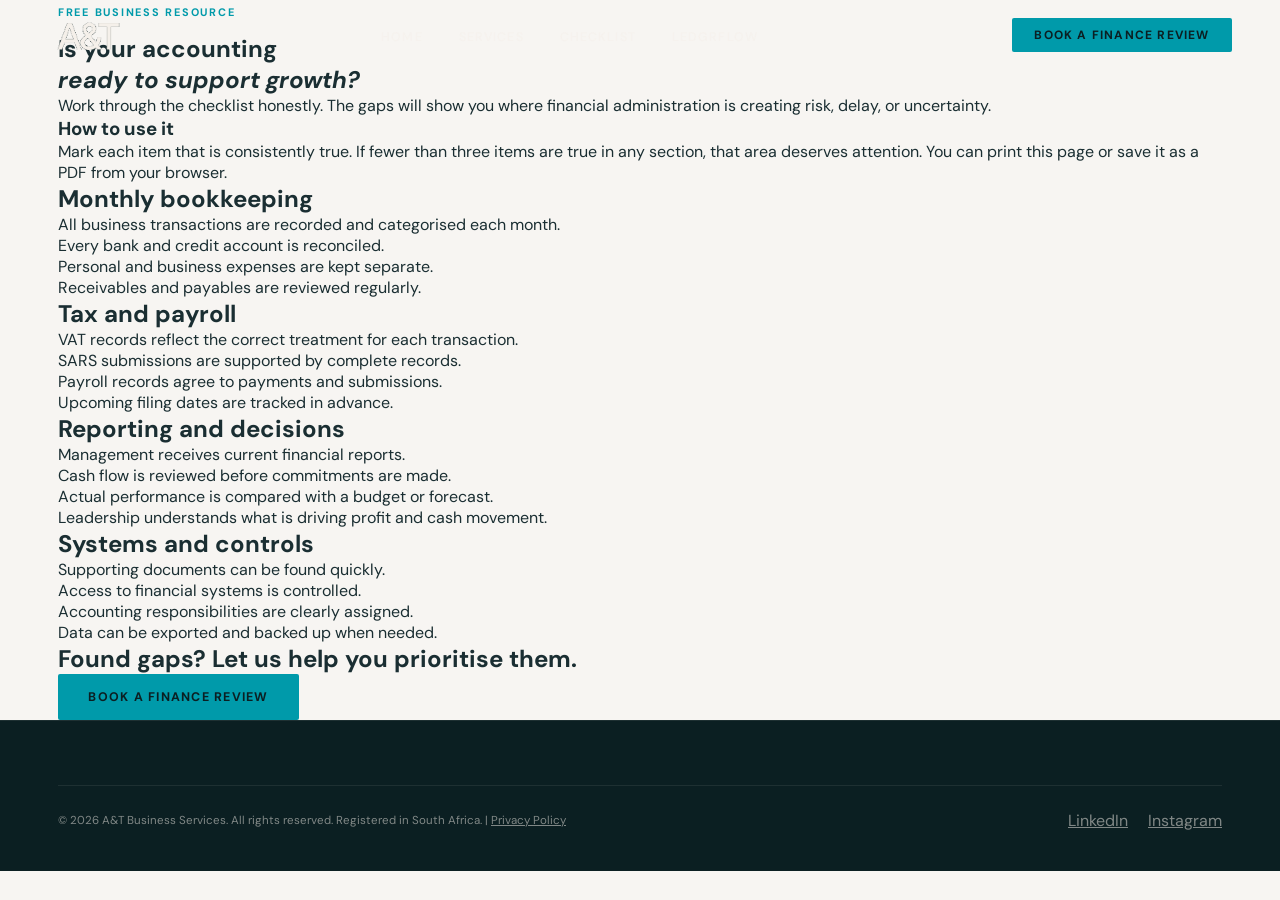
==== accounting-checklist.html @ fbcb3a7c "Add accounting readiness checklist" ====
<!DOCTYPE html>
<html lang="en">
<head>
<meta charset="UTF-8">
<meta name="viewport" content="width=device-width, initial-scale=1.0">
<title>Accounting Readiness Checklist | A&T Business Services</title>
<meta name="description" content="A practical accounting readiness checklist for South African SMEs.">
<link rel="canonical" href="https://aandtgroup.co.za/">
<link rel="preconnect" href="https://fonts.googleapis.com">
<link rel="preconnect" href="https://fonts.gstatic.com" crossorigin>
<link href="https://fonts.googleapis.com/css2?family=DM+Sans:wght@300;400;500;600;700&display=swap" rel="stylesheet">
<link rel="stylesheet" href="css/style.css">
<link rel="icon" type="image/svg+xml" href="assets/favicon.svg">
</head><body class="inner-page"><nav id="nav" class="inner-nav">
<a href="index.html" class="nav-logo" aria-label="A&amp;T Business Services home"><img src="assets/at-logo.png" alt="A&amp;T Business Services" class="brand-lockup"></a>
<ul class="nav-links"><li><a href="index.html">Home</a></li><li><a href="services.html">Services</a></li><li><a href="accounting-checklist.html">Checklist</a></li><li><a href="https://ledgrflow.co.za">LedgrFlow</a></li></ul>
<a href="finance-review.html" class="nav-cta">Book a Finance Review</a>
</nav><main class="inner-main">
<section class="inner-hero"><div class="section-wrap"><div class="tag">Free Business Resource</div><h1>Is your accounting<br><em>ready to support growth?</em></h1><p>Work through the checklist honestly. The gaps will show you where financial administration is creating risk, delay, or uncertainty.</p></div></section>
<section class="inner-content"><div class="section-wrap checklist-intro"><aside class="score-card"><h3>How to use it</h3><p>Mark each item that is consistently true. If fewer than three items are true in any section, that area deserves attention. You can print this page or save it as a PDF from your browser.</p></aside><div class="checklist-groups">
<div class="checklist-group"><h2>Monthly bookkeeping</h2><div class="check-item"><span class="check-box"></span>All business transactions are recorded and categorised each month.</div><div class="check-item"><span class="check-box"></span>Every bank and credit account is reconciled.</div><div class="check-item"><span class="check-box"></span>Personal and business expenses are kept separate.</div><div class="check-item"><span class="check-box"></span>Receivables and payables are reviewed regularly.</div></div>
<div class="checklist-group"><h2>Tax and payroll</h2><div class="check-item"><span class="check-box"></span>VAT records reflect the correct treatment for each transaction.</div><div class="check-item"><span class="check-box"></span>SARS submissions are supported by complete records.</div><div class="check-item"><span class="check-box"></span>Payroll records agree to payments and submissions.</div><div class="check-item"><span class="check-box"></span>Upcoming filing dates are tracked in advance.</div></div>
<div class="checklist-group"><h2>Reporting and decisions</h2><div class="check-item"><span class="check-box"></span>Management receives current financial reports.</div><div class="check-item"><span class="check-box"></span>Cash flow is reviewed before commitments are made.</div><div class="check-item"><span class="check-box"></span>Actual performance is compared with a budget or forecast.</div><div class="check-item"><span class="check-box"></span>Leadership understands what is driving profit and cash movement.</div></div>
<div class="checklist-group"><h2>Systems and controls</h2><div class="check-item"><span class="check-box"></span>Supporting documents can be found quickly.</div><div class="check-item"><span class="check-box"></span>Access to financial systems is controlled.</div><div class="check-item"><span class="check-box"></span>Accounting responsibilities are clearly assigned.</div><div class="check-item"><span class="check-box"></span>Data can be exported and backed up when needed.</div></div>
</div></div></section>
<section class="inner-cta"><div class="section-wrap inner-cta-row"><h2>Found gaps? Let us help you prioritise them.</h2><a href="finance-review.html" class="btn-teal">Book a Finance Review</a></div></section></main><footer><div class="section-wrap"><div class="footer-bottom"><p>&copy; 2026 A&amp;T Business Services. All rights reserved. Registered in South Africa. | <a href="privacy-policy.html" class="footer-inline-link">Privacy Policy</a></p><div class="social-links"><a href="https://www.linkedin.com/company/a-and-t-business-services/" class="social-link">LinkedIn</a><a href="https://www.instagram.com/a_and_t_business_services" class="social-link">Instagram</a></div></div></div></footer></body></html>
---- css/style.css ----
:root {
  --ink: #0b1f22;
  --ink-mid: #0f2b30;
  --ink-soft: #152e33;
  --teal: #009aaa;
  --teal-light: #44c0c5;
  --teal-dim: rgba(0, 154, 170, 0.1);
  --teal-border: rgba(0, 154, 170, 0.25);
  --gold: #c9a96e;
  --paper: #f7f5f2;
  --paper-mid: #edeae5;
  --charcoal: #1a2e32;
  --body-text: #4a5c60;
  --light-line: rgba(0, 0, 0, 0.07);
  --white: #f5f0ea;
  --white-80: rgba(245, 240, 234, 0.8);
  --white-50: rgba(245, 240, 234, 0.5);
  --white-15: rgba(245, 240, 234, 0.15);
  --white-08: rgba(245, 240, 234, 0.08);
  --sans: "DM Sans", system-ui, sans-serif;
  --ease-out: cubic-bezier(0.16, 1, 0.3, 1);
}

*, *::before, *::after {
  box-sizing: border-box;
  margin: 0;
  padding: 0;
}

html {
  scroll-behavior: smooth;
}

body {
  font-family: var(--sans);
  background: var(--paper);
  color: var(--charcoal);
  overflow-x: hidden;
}

main {
  display: block;
}

section[id] {
  scroll-margin-top: 92px;
}

.skip-link {
  position: fixed;
  top: 1rem;
  left: 1rem;
  z-index: 10000;
  background: var(--teal);
  color: var(--ink);
  padding: 0.75rem 1rem;
  border-radius: 2px;
  text-decoration: none;
  font-size: 0.72rem;
  font-weight: 700;
  letter-spacing: 0.08em;
  text-transform: uppercase;
  transform: translateY(-140%);
  transition: transform 0.25s var(--ease-out);
}

.skip-link:focus-visible {
  transform: translateY(0);
}

:focus-visible {
  outline: 2px solid var(--teal);
  outline-offset: 4px;
}

::-webkit-scrollbar {
  width: 4px;
}

::-webkit-scrollbar-track {
  background: var(--ink);
}

::-webkit-scrollbar-thumb {
  background: var(--teal);
  border-radius: 2px;
}

nav {
  position: fixed;
  top: 0;
  inset-inline: 0;
  z-index: 200;
  height: 70px;
  display: flex;
  align-items: center;
  justify-content: space-between;
  padding: 0 3rem;
  transition: background 0.5s, backdrop-filter 0.5s, border-bottom 0.4s;
}

nav.scrolled {
  background: rgba(11, 31, 34, 0.72);
  backdrop-filter: blur(20px);
  -webkit-backdrop-filter: blur(20px);
  border-bottom: 1px solid var(--white-08);
  box-shadow: 0 10px 30px -10px rgba(0, 0, 0, 0.3);
}

.nav-logo {
  display: inline-flex;
  align-items: center;
  justify-content: center;
  min-height: 48px;
  color: var(--white);
  text-decoration: none;
}

.brand-lockup {
  width: auto;
  height: auto;
  max-width: 100%;
  max-height: 42px;
  object-fit: contain;
  display: block;
}

.nav-links {
  display: flex;
  gap: 2.25rem;
  list-style: none;
}

.nav-links a {
  font-size: 0.78rem;
  font-weight: 500;
  letter-spacing: 0.09em;
  text-transform: uppercase;
  color: var(--white-50);
  text-decoration: none;
  position: relative;
  transition: color 0.3s, opacity 0.3s;
  padding-bottom: 0.18rem;
}

.nav-links a::after {
  content: "";
  position: absolute;
  bottom: -3px;
  left: 0;
  width: 0;
  height: 2px;
  background: var(--teal);
  border-radius: 2px;
  transition: width 0.35s var(--ease-out);
}

.nav-links a:hover,
.nav-links a.active {
  color: var(--white);
  opacity: 1;
}

.nav-links a:not(.active) {
  opacity: 0.9;
}

.nav-links a:hover::after,
.nav-links a.active::after {
  width: 100%;
}

.nav-cta {
  font-size: 0.75rem;
  font-weight: 700;
  letter-spacing: 0.1em;
  text-transform: uppercase;
  color: var(--ink);
  background: var(--teal);
  padding: 0.55rem 1.4rem;
  border-radius: 2px;
  text-decoration: none;
  transition: background 0.3s, transform 0.3s, box-shadow 0.3s;
}

.nav-cta:hover {
  background: var(--teal-light);
  transform: translateY(-2px);
  box-shadow: 0 5px 15px rgba(0, 154, 170, 0.3);
}

.hamburger {
  display: none;
  flex-direction: column;
  gap: 5px;
  background: none;
  border: none;
  padding: 4px;
}

.hamburger span {
  display: block;
  width: 23px;
  height: 1.5px;
  background: var(--white);
  transition: all 0.3s var(--ease-out);
  transform-origin: center;
}

.hamburger.open span:nth-child(1) {
  transform: translateY(6.5px) rotate(45deg);
}

.hamburger.open span:nth-child(2) {
  opacity: 0;
  transform: scaleX(0);
}

.hamburger.open span:nth-child(3) {
  transform: translateY(-6.5px) rotate(-45deg);
}

.mob-menu {
  display: none;
  position: fixed;
  inset: 0;
  top: 70px;
  background: rgba(11, 31, 34, 0.98);
  backdrop-filter: blur(25px);
  z-index: 190;
  flex-direction: column;
  align-items: center;
  justify-content: center;
  gap: 2rem;
}

.mob-menu.open {
  display: flex;
}

.mob-menu a {
  font-size: 2.2rem;
  font-weight: 300;
  color: var(--white-50);
  text-decoration: none;
  transition: color 0.3s;
  letter-spacing: -0.02em;
}

.mob-menu a:hover {
  color: var(--teal);
}

.mob-menu a:focus-visible {
  color: var(--white);
}

#home {
  min-height: 100vh;
  background: var(--ink);
  position: relative;
  overflow: hidden;
  display: flex;
  align-items: center;
  padding-top: 70px;
}


.hero-glow {
  position: absolute;
  width: 800px;
  height: 800px;
  border-radius: 50%;
  background: radial-gradient(circle, rgba(0, 154, 170, 0.14) 0%, transparent 65%);
  top: 50%;
  left: 30%;
  transform: translate(-50%, -50%);
  animation: glowpulse 7s ease-in-out infinite;
  pointer-events: none;
}

@keyframes glowpulse {
  0%, 100% {
    opacity: 0.6;
    transform: translate(-50%, -50%) scale(1);
  }

  50% {
    opacity: 1;
    transform: translate(-50%, -50%) scale(1.12);
  }
}

.hero-inner {
  max-width: 1260px;
  margin: 0 auto;
  width: 100%;
  padding: 5rem 3rem 5rem;
  display: grid;
  grid-template-columns: minmax(0, 1fr) minmax(340px, 0.9fr);
  gap: 4rem;
  align-items: center;
  position: relative;
  z-index: 2;
}

.hero-eyebrow {
  display: inline-flex;
  align-items: center;
  font-size: 0.7rem;
  font-weight: 600;
  letter-spacing: 0.18em;
  text-transform: uppercase;
  color: var(--teal);
  margin-bottom: 1.6rem;
  opacity: 0;
  animation: slideUp 0.8s var(--ease-out) 0.3s forwards;
}


.hero-h1 {
  font-size: clamp(2.6rem, 5vw, 5rem);
  font-weight: 700;
  line-height: 1.08;
  letter-spacing: -0.03em;
  color: var(--white);
  margin-bottom: 1.5rem;
  opacity: 0;
  animation: slideUp 0.9s var(--ease-out) 0.5s forwards;
  background: linear-gradient(135deg, #fff 0%, var(--white-50) 100%);
  -webkit-background-clip: text;
  -webkit-text-fill-color: transparent;
}

.hero-h1 em,
.h2-dark em {
  font-style: normal;
  color: var(--teal);
  -webkit-text-fill-color: var(--teal);
}

.hero-sub {
  font-size: 1rem;
  font-weight: 300;
  line-height: 1.8;
  color: var(--white-50);
  max-width: 520px;
  margin-bottom: 2rem;
  opacity: 0;
  animation: slideUp 0.9s var(--ease-out) 0.7s forwards;
}

.hero-actions {
  display: flex;
  gap: 1rem;
  align-items: center;
  flex-wrap: wrap;
  opacity: 0;
  animation: slideUp 0.9s var(--ease-out) 0.9s forwards;
}

.btn-teal {
  display: inline-flex;
  align-items: center;
  gap: 0.55rem;
  background: var(--teal);
  color: var(--ink);
  font-size: 0.78rem;
  font-weight: 700;
  letter-spacing: 0.1em;
  text-transform: uppercase;
  padding: 0.95rem 1.9rem;
  border-radius: 2px;
  text-decoration: none;
  transition: background 0.3s, transform 0.3s, box-shadow 0.3s;
  position: relative;
  overflow: hidden;
}

.btn-teal::after,
.btn-submit::after {
  content: "";
  position: absolute;
  inset: 0;
  background: linear-gradient(90deg, transparent, rgba(255, 255, 255, 0.18), transparent);
  transform: translateX(-100%);
  transition: transform 0.5s;
}

.btn-teal:hover {
  background: var(--teal-light);
  transform: translateY(-2px);
  box-shadow: 0 12px 28px rgba(0, 154, 170, 0.3);
}

.btn-teal:hover::after,
.btn-submit:hover::after {
  transform: translateX(100%);
}

.btn-outline {
  display: inline-flex;
  align-items: center;
  gap: 0.55rem;
  color: var(--white-50);
  font-size: 0.78rem;
  font-weight: 500;
  text-decoration: none;
  letter-spacing: 0.04em;
  transition: color 0.3s;
}

.btn-outline:hover {
  color: var(--white);
}

.btn-outline svg {
  transition: transform 0.3s;
}

.btn-outline:hover svg {
  transform: translateX(4px);
}

.hero-proof {
  display: grid;
  grid-template-columns: repeat(2, minmax(0, 1fr));
  gap: 1rem;
  margin-top: 1.8rem;
  opacity: 0;
  animation: slideUp 0.9s var(--ease-out) 1.05s forwards;
}

.proof-item {
  padding: 1rem 1.1rem;
  border: 1px solid var(--white-08);
  background: rgba(255, 255, 255, 0.03);
  backdrop-filter: blur(10px);
  border-radius: 4px;
}

.proof-item strong {
  display: block;
  font-size: 0.72rem;
  letter-spacing: 0.13em;
  text-transform: uppercase;
  color: var(--teal-light);
  margin-bottom: 0.45rem;
}

.proof-item span {
  display: block;
  color: var(--white-80);
  font-size: 0.86rem;
  line-height: 1.6;
}

.hero-photo-wrap {
  position: relative;
  opacity: 0;
  animation: slideRight 1s var(--ease-out) 0.6s forwards;
}

.hero-photo {
  width: 100%;
  aspect-ratio: 4 / 5;
  object-fit: cover;
  border-radius: 4px;
  box-shadow: 0 40px 80px rgba(0, 0, 0, 0.5);
  display: block;
}

.hero-photo-shade {
  position: absolute;
  inset: 0;
  background: linear-gradient(to top, rgba(11, 31, 34, 0.55) 0%, transparent 50%);
  border-radius: 4px;
}

.hero-badge {
  position: absolute;
  bottom: -1.5rem;
  left: -1.75rem;
  background: var(--teal);
  color: var(--ink);
  padding: 1.1rem 1.6rem;
  border-radius: 2px;
  box-shadow: 0 16px 40px rgba(0, 154, 170, 0.35);
}

.hero-badge-num {
  font-size: 1.4rem;
  font-weight: 700;
  letter-spacing: -0.04em;
  line-height: 1;
}

.hero-badge-label {
  font-size: 0.65rem;
  font-weight: 600;
  letter-spacing: 0.12em;
  text-transform: uppercase;
  opacity: 0.8;
  margin-top: 0.3rem;
}

.hero-pill {
  position: absolute;
  top: 2rem;
  right: -1.5rem;
  background: rgba(11, 31, 34, 0.88);
  backdrop-filter: blur(12px);
  border: 1px solid var(--white-15);
  border-radius: 30px;
  padding: 0.7rem 1.25rem;
  display: flex;
  align-items: center;
  gap: 0.65rem;
}

.hero-pill-dot {
  width: 8px;
  height: 8px;
  background: #4ade80;
  border-radius: 50%;
  box-shadow: 0 0 0 3px rgba(74, 222, 128, 0.2);
  animation: blink 2s ease-in-out infinite;
}

@keyframes blink {
  0%, 100% {
    opacity: 1;
  }

  50% {
    opacity: 0.4;
  }
}

.hero-pill-text {
  font-size: 0.72rem;
  font-weight: 500;
  color: var(--white-80);
}

.hero-scroll {
  position: absolute;
  bottom: 2.5rem;
  left: 50%;
  transform: translateX(-50%);
  display: flex;
  flex-direction: column;
  align-items: center;
  gap: 0.5rem;
  color: var(--white-50);
  font-size: 0.65rem;
  font-weight: 600;
  letter-spacing: 0.15em;
  text-transform: uppercase;
  animation: fadeInScroll 1s var(--ease-out) 1.5s both;
}




@keyframes fadeInScroll {
  from {
    opacity: 0;
  }

  to {
    opacity: 1;
  }
}

.ticker-bar {
  background: var(--teal);
  height: 42px;
  display: flex;
  align-items: center;
  overflow: hidden;
}

.ticker-track {
  display: flex;
  animation: ticker 28s linear infinite;
  white-space: nowrap;
}

.ticker-track:hover {
  animation-play-state: paused;
}

@keyframes ticker {
  0% {
    transform: translateX(0);
  }

  100% {
    transform: translateX(-50%);
  }
}

.tick-item {
  font-size: 0.68rem;
  font-weight: 700;
  letter-spacing: 0.18em;
  text-transform: uppercase;
  color: var(--ink);
  padding: 0 2.25rem;
  display: flex;
  align-items: center;
  gap: 2.25rem;
}

.tick-dot {
  width: 3px;
  height: 3px;
  background: var(--ink);
  border-radius: 50%;
  opacity: 0.35;
  flex-shrink: 0;
}

.section-wrap {
  max-width: 1260px;
  margin: 0 auto;
  padding: 0 3rem;
}

.tag {
  display: inline-flex;
  align-items: center;
  font-size: 0.68rem;
  font-weight: 700;
  letter-spacing: 0.16em;
  text-transform: uppercase;
  color: var(--teal);
  margin-bottom: 0.85rem;
}

.tag-on-dark {
  color: var(--teal-light);
}

.h2-light,
.h2-dark {
  font-size: clamp(2rem, 3.5vw, 3.2rem);
  font-weight: 700;
  letter-spacing: -0.03em;
  line-height: 1.12;
}

.h2-light {
  color: var(--charcoal);
}

.h2-light em {
  font-style: normal;
  color: var(--teal);
}

.h2-dark {
  color: var(--white);
  background: linear-gradient(135deg, #fff 0%, var(--white-50) 100%);
  -webkit-background-clip: text;
  -webkit-text-fill-color: transparent;
}

.rv {
  opacity: 0;
  transform: translateY(30px);
  transition: opacity 0.8s var(--ease-out), transform 0.8s var(--ease-out);
  will-change: opacity, transform;
}

.rv.in {
  opacity: 1;
  transform: translateY(0);
}

.rv-d1 { transition-delay: 0.1s; }
.rv-d2 { transition-delay: 0.2s; }
.rv-d3 { transition-delay: 0.3s; }
.rv-d4 { transition-delay: 0.4s; }
.rv-d5 { transition-delay: 0.5s; }
.rv-d6 { transition-delay: 0.6s; }

#company,
#services,
#team,
#contact {
  padding: 8rem 0;
}

#company {
  background: var(--paper);
}

.company-grid {
  display: grid;
  grid-template-columns: 1fr 1fr;
  gap: 5rem;
  align-items: start;
}

.company-copy p {
  font-size: 1rem;
  line-height: 1.82;
  color: var(--body-text);
  margin-bottom: 1.4rem;
}

.company-copy .company-intro {
  margin-top: 1.5rem;
}

.company-copy p strong {
  color: var(--charcoal);
  font-weight: 600;
}

.trust-strip {
  display: flex;
  flex-wrap: wrap;
  gap: 0.7rem;
  margin: 2rem 0 0.5rem;
}

.trust-chip {
  border: 1px solid var(--light-line);
  background: #fff;
  padding: 0.75rem 0.9rem;
  border-radius: 999px;
  font-size: 0.72rem;
  font-weight: 700;
  letter-spacing: 0.06em;
  text-transform: uppercase;
  color: var(--charcoal);
}

.pillars {
  margin-top: 2rem;
}

.pillar {
  display: flex;
  gap: 1.25rem;
  align-items: flex-start;
  padding: 1.25rem 0;
  border-bottom: 1px solid var(--light-line);
}

.pillar:first-child {
  border-top: 1px solid var(--light-line);
}

.pil-num {
  font-size: 0.8rem;
  font-weight: 700;
  color: var(--teal);
  min-width: 2rem;
  padding-top: 2px;
  letter-spacing: 0.04em;
}

.pil-body h4 {
  font-size: 0.875rem;
  font-weight: 600;
  color: var(--charcoal);
  margin-bottom: 0.3rem;
}

.pil-body p {
  font-size: 0.8rem;
  color: var(--body-text);
  line-height: 1.65;
  margin: 0;
}

.company-visual {
  position: relative;
}

.company-photo-wrap {
  position: relative;
  border-radius: 4px;
  overflow: hidden;
  box-shadow: 0 24px 60px rgba(0, 0, 0, 0.12);
}

.company-photo {
  width: 100%;
  aspect-ratio: 3 / 2;
  object-fit: cover;
  display: block;
  filter: brightness(0.97) saturate(0.9);
  transition: transform 0.8s var(--ease-out), filter 0.6s;
}

.company-photo-wrap:hover .company-photo {
  transform: scale(1.03);
  filter: brightness(1) saturate(1);
}

.company-photo-overlay {
  position: absolute;
  inset: 0;
  background: linear-gradient(to top, rgba(11, 31, 34, 0.6) 0%, transparent 55%);
  border-radius: 4px;
}

.company-photo-caption {
  position: absolute;
  bottom: 1.5rem;
  left: 1.5rem;
  right: 1.5rem;
  display: flex;
  align-items: flex-end;
  justify-content: space-between;
  gap: 1rem;
}

.company-photo-caption p {
  font-size: 0.72rem;
  font-weight: 600;
  letter-spacing: 0.1em;
  text-transform: uppercase;
  color: rgba(255, 255, 255, 0.75);
  margin: 0;
}

.badge-small {
  background: var(--teal);
  color: var(--ink);
  font-size: 0.65rem;
  font-weight: 700;
  letter-spacing: 0.1em;
  text-transform: uppercase;
  padding: 0.35rem 0.8rem;
  border-radius: 2px;
}

.vision-card,
.promise-box {
  background: var(--charcoal);
  color: var(--white);
  border-radius: 4px;
  padding: 2rem 2.25rem;
  margin-top: 1.25rem;
  position: relative;
  overflow: hidden;
}

.vision-card::before,
.promise-box::before,
.form-box::before {
  content: "";
  position: absolute;
  top: 0;
  left: 0;
  right: 0;
  height: 2px;
  background: linear-gradient(90deg, var(--teal), var(--teal-light));
}

.vision-card p {
  font-size: 0.9rem;
  line-height: 1.75;
  color: var(--white-50);
  margin: 0;
}

.vision-card p strong,
.promise-box p {
  color: var(--white);
}

.metrics-row {
  display: grid;
  grid-template-columns: repeat(4, 1fr);
  gap: 1px;
  background: var(--light-line);
  border: 1px solid var(--light-line);
  border-radius: 4px;
  overflow: hidden;
  margin-top: 1.25rem;
}

.metric-cell {
  background: var(--paper);
  padding: 1.25rem 1rem;
  text-align: center;
  transition: background 0.3s;
}

.metric-cell:hover {
  background: var(--paper-mid);
}

.metric-val {
  font-size: 1.55rem;
  font-weight: 700;
  letter-spacing: -0.04em;
  color: var(--charcoal);
  line-height: 1;
}

.metric-val sup {
  font-size: 0.8rem;
  color: var(--teal);
  vertical-align: super;
}

.metric-desc {
  font-size: 0.6rem;
  font-weight: 700;
  letter-spacing: 0.1em;
  text-transform: uppercase;
  color: var(--body-text);
  margin-top: 0.35rem;
}

#services {
  background: var(--ink-mid);
  position: relative;
}

#services::before,
#services::after,
#contact::before {
  content: "";
  position: absolute;
  left: 0;
  right: 0;
  height: 1px;
  background: linear-gradient(90deg, transparent, var(--teal), transparent);
}

#services::before {
  top: 0;
}

#services::after {
  bottom: 0;
}

.services-head {
  display: flex;
  justify-content: space-between;
  align-items: flex-end;
  margin-bottom: 3.5rem;
}

.services-count {
  font-size: 5rem;
  font-weight: 700;
  letter-spacing: -0.05em;
  color: var(--teal);
  opacity: 0.12;
  line-height: 1;
}

.services-grid {
  display: grid;
  grid-template-columns: repeat(3, 1fr);
  gap: 1px;
  background: var(--white-08);
  border: 1px solid var(--white-08);
}

.svc-tile {
  background: var(--ink-mid);
  padding: 2.25rem 2rem;
  position: relative;
  overflow: hidden;
  transition: background 0.35s;
}

.svc-tile::after {
  content: "";
  position: absolute;
  bottom: 0;
  left: 0;
  width: 0;
  height: 2px;
  background: linear-gradient(90deg, var(--teal), var(--teal-light));
  transition: width 0.5s var(--ease-out);
}

.svc-tile:hover {
  background: var(--ink-soft);
}

.svc-tile:hover::after {
  width: 100%;
}

.svc-num {
  font-size: 0.72rem;
  font-weight: 600;
  letter-spacing: 0.08em;
  color: var(--teal);
  opacity: 0.5;
  margin-bottom: 1.25rem;
}

.svc-icon {
  width: 44px;
  height: 44px;
  border: 1px solid var(--white-15);
  border-radius: 2px;
  display: flex;
  align-items: center;
  justify-content: center;
  color: var(--teal);
  margin-bottom: 1.5rem;
  transition: border-color 0.3s, background 0.3s;
}

.svc-tile:hover .svc-icon {
  border-color: var(--teal);
  background: var(--teal-dim);
}

.svc-tile h3 {
  font-size: 1.05rem;
  font-weight: 700;
  letter-spacing: -0.02em;
  color: var(--white);
  margin-bottom: 0.65rem;
}

.svc-tile p {
  font-size: 0.8rem;
  line-height: 1.75;
  color: var(--white-50);
  margin-bottom: 1.5rem;
}

.svc-list {
  list-style: none;
  display: flex;
  flex-direction: column;
  gap: 0.45rem;
}

.svc-list li {
  font-size: 0.73rem;
  color: var(--white-50);
  display: flex;
  align-items: center;
  gap: 0.55rem;
}

.svc-list li::before {
  content: "";
  display: block;
  width: 12px;
  height: 1px;
  background: var(--teal);
  opacity: 0.5;
  flex-shrink: 0;
}

#team {
  background: var(--paper-mid);
}

.team-grid {
  display: grid;
  grid-template-columns: 1fr 1.6fr;
  gap: 5rem;
  align-items: start;
}

.team-grid p {
  font-size: 1rem;
  line-height: 1.82;
  color: var(--body-text);
  margin-top: 1.5rem;
}

.promise-box p {
  font-size: 0.88rem;
  font-style: italic;
  line-height: 1.75;
  color: var(--white-80);
  margin: 0;
}

.team-cards {
  display: flex;
  flex-direction: column;
  gap: 1px;
  background: var(--light-line);
  border: 1px solid var(--light-line);
  border-radius: 4px;
  overflow: hidden;
}

.team-card {
  background: var(--paper);
  padding: 1.75rem 2rem;
  display: grid;
  grid-template-columns: auto 1fr auto;
  align-items: center;
  gap: 1.75rem;
  transition: background 0.3s;
}

.team-card:hover {
  background: #fff;
}

.tc-badge {
  width: 56px;
  height: 56px;
  border-radius: 50%;
  background: linear-gradient(135deg, var(--teal) 0%, var(--teal-light) 100%);
  display: flex;
  align-items: center;
  justify-content: center;
  font-size: 1rem;
  font-weight: 700;
  color: var(--ink);
  flex-shrink: 0;
  transition: transform 0.4s var(--ease-out), box-shadow 0.4s;
}

.team-card:hover .tc-badge {
  transform: scale(1.08);
  box-shadow: 0 6px 20px rgba(0, 154, 170, 0.25);
}

.tc-badge-compact {
  font-size: 0.8rem;
}

.tc-badge-check {
  font-size: 1.4rem;
}

.tc-badge-small {
  font-size: 0.85rem;
}

.tc-title {
  font-size: 0.9rem;
  font-weight: 700;
  color: var(--charcoal);
  margin-bottom: 0.3rem;
}

.tc-desc {
  font-size: 0.78rem;
  color: var(--body-text);
  line-height: 1.6;
}

.tc-arr {
  color: var(--paper-mid);
  transition: color 0.3s, transform 0.3s;
}

.team-card:hover .tc-arr {
  color: var(--teal);
  transform: translateX(4px);
}

#contact {
  background: var(--ink);
  position: relative;
}

#contact::before {
  top: 0;
}

.contact-grid {
  display: grid;
  grid-template-columns: 1fr 1.45fr;
  gap: 5rem;
  align-items: start;
}

.contact-left > p {
  font-size: 0.95rem;
  line-height: 1.75;
  color: var(--white-50);
  margin-top: 1.4rem;
  margin-bottom: 2.5rem;
}

.contact-items {
  display: flex;
  flex-direction: column;
}

.contact-item {
  display: flex;
  gap: 1.25rem;
  align-items: flex-start;
  padding: 1.15rem 0;
  border-bottom: 1px solid var(--white-08);
  text-decoration: none;
  transition: opacity 0.3s;
}

.contact-item:first-child {
  border-top: 1px solid var(--white-08);
}

.contact-item:hover {
  opacity: 0.75;
}

.ci-icon {
  width: 34px;
  height: 34px;
  border: 1px solid var(--teal-border);
  border-radius: 2px;
  display: flex;
  align-items: center;
  justify-content: center;
  color: var(--teal);
  flex-shrink: 0;
}

.ci-label {
  font-size: 0.62rem;
  font-weight: 700;
  letter-spacing: 0.14em;
  text-transform: uppercase;
  color: var(--teal);
  margin-bottom: 0.2rem;
}

.ci-value {
  font-size: 0.88rem;
  color: var(--white);
}

.hours-box {
  background: var(--white-08);
  border: 1px solid var(--white-08);
  border-radius: 4px;
  padding: 1.5rem 1.75rem;
  margin-top: 2rem;
}

.hours-box h4 {
  font-size: 0.62rem;
  font-weight: 700;
  letter-spacing: 0.14em;
  text-transform: uppercase;
  color: var(--teal);
  margin-bottom: 1rem;
}

.hours-row {
  display: flex;
  justify-content: space-between;
  gap: 1rem;
  font-size: 0.78rem;
  padding: 0.38rem 0;
  border-bottom: 1px solid var(--white-08);
  color: var(--white-50);
}

.hours-row:last-child {
  border-bottom: none;
}

.hours-row span:last-child {
  color: var(--white);
}

.hours-row .muted-hours-value {
  color: var(--white-50);
}

.hours-row.accent span:first-child {
  color: var(--teal);
}

.form-box {
  background: var(--ink-mid);
  border: 1px solid var(--white-08);
  border-radius: 4px;
  padding: 2.5rem;
  position: relative;
  overflow: hidden;
}

.form-box::before {
  height: 3px;
  background: linear-gradient(90deg, var(--teal), var(--teal-light), var(--gold));
}

.form-title {
  font-size: 1.5rem;
  font-weight: 700;
  letter-spacing: -0.03em;
  color: var(--white);
  margin-bottom: 0.4rem;
}

.form-sub {
  font-size: 0.82rem;
  color: var(--white-50);
  margin-bottom: 1.6rem;
}

.form-row {
  display: grid;
  grid-template-columns: 1fr 1fr;
  gap: 1rem;
}

.fg {
  margin-bottom: 0.82rem;
}

.fg label {
  display: block;
  font-size: 0.62rem;
  font-weight: 700;
  letter-spacing: 0.12em;
  text-transform: uppercase;
  color: var(--white-50);
  margin-bottom: 0.35rem;
}

.req {
  color: var(--teal);
}

.fc {
  width: 100%;
  background: var(--ink);
  border: 1px solid var(--white-08);
  border-radius: 2px;
  padding: 0.8rem 0.95rem;
  color: var(--white);
  font-family: var(--sans);
  font-size: 0.85rem;
  outline: none;
  transition: border-color 0.3s, box-shadow 0.3s;
  appearance: none;
  -webkit-appearance: none;
}

.fc::placeholder {
  color: rgba(245, 240, 234, 0.2);
}

.fc:focus {
  border-color: var(--teal);
  box-shadow: 0 0 0 3px rgba(0, 154, 170, 0.08);
}

.fc.err {
  border-color: #e05c5c;
}

.fc option {
  background: var(--ink-mid);
  color: var(--white);
}

select.fc {
  background-image: url("data:image/svg+xml,%3Csvg xmlns='http://www.w3.org/2000/svg' fill='none' viewBox='0 0 24 24' stroke='rgba(245,240,234,0.35)'%3E%3Cpath stroke-linecap='round' stroke-linejoin='round' stroke-width='2' d='M19 9l-7 7-7-7'/%3E%3C/svg%3E");
  background-repeat: no-repeat;
  background-position: right 0.85rem center;
  background-size: 1rem;
  padding-right: 2.5rem;
}

textarea.fc {
  resize: vertical;
  min-height: 110px;
}

.err-msg {
  font-size: 0.68rem;
  color: #e05c5c;
  margin-top: 0.3rem;
  display: none;
}

.hp-field {
  display: none;
}

.form-status {
  min-height: 1.1rem;
  margin: 0.1rem 0 0.75rem;
  font-size: 0.72rem;
  color: var(--white-50);
}

.form-status.is-error {
  color: #e05c5c;
}

.form-status.is-success {
  color: var(--teal-light);
}

.btn-submit {
  width: 100%;
  background: linear-gradient(135deg, var(--teal), var(--teal-light));
  color: var(--ink);
  font-family: var(--sans);
  font-size: 0.75rem;
  font-weight: 700;
  letter-spacing: 0.12em;
  text-transform: uppercase;
  padding: 1rem;
  border: none;
  border-radius: 2px;
  display: flex;
  align-items: center;
  justify-content: center;
  gap: 0.55rem;
  transition: transform 0.3s, box-shadow 0.3s, opacity 0.3s;
  position: relative;
  overflow: hidden;
}

.btn-submit:hover {
  transform: translateY(-2px);
  box-shadow: 0 12px 28px rgba(0, 154, 170, 0.3);
}

.btn-submit:disabled {
  opacity: 0.55;
  cursor: not-allowed;
  transform: none;
  box-shadow: none;
}

.form-success {
  display: none;
  text-align: center;
  padding: 2.75rem 1.2rem;
  background: rgba(255, 255, 255, 0.03);
  border: 1px solid var(--white-08);
  border-radius: 4px;
  animation: slideUp 0.6s var(--ease-out) forwards;
}

.success-ring {
  width: 62px;
  height: 62px;
  border-radius: 50%;
  background: linear-gradient(135deg, var(--teal), var(--teal-light));
  display: flex;
  align-items: center;
  justify-content: center;
  margin: 0 auto 1.5rem;
  box-shadow: 0 10px 24px rgba(0, 154, 170, 0.2);
}

.form-success h3 {
  font-size: 1.4rem;
  font-weight: 700;
  color: var(--white);
  margin-bottom: 0.65rem;
}

.form-success p {
  font-size: 0.82rem;
  color: var(--white-50);
  margin-bottom: 1.75rem;
}

.reset-lnk {
  font-size: 0.72rem;
  color: var(--teal);
  text-decoration: none;
  letter-spacing: 0.06em;
  transition: opacity 0.3s;
}

.reset-lnk:hover {
  opacity: 0.65;
}

.spin-icon {
  animation: spin 1s linear infinite;
}

footer {
  background: var(--ink);
  border-top: 1px solid var(--white-08);
  padding: 4rem 0 2.5rem;
}

.footer-grid {
  display: grid;
  grid-template-columns: 2fr 1fr 1fr 1fr;
  gap: 3.5rem;
  margin-bottom: 3rem;
}

.f-brand .f-logo {
  display: inline-flex;
  align-items: center;
  justify-content: flex-start;
  color: var(--white);
  margin-bottom: 0.9rem;
}

.f-brand .f-logo .brand-lockup {
  max-height: 48px;
}

.f-brand p {
  font-size: 0.8rem;
  line-height: 1.75;
  color: var(--white-50);
  max-width: 320px;
}

.f-col h4 {
  font-size: 0.62rem;
  font-weight: 700;
  letter-spacing: 0.15em;
  text-transform: uppercase;
  color: var(--teal);
  margin-bottom: 1.1rem;
}

.f-col ul {
  list-style: none;
  display: flex;
  flex-direction: column;
  gap: 0.6rem;
}

.f-col a {
  font-size: 0.8rem;
  color: var(--white-50);
  text-decoration: none;
  transition: color 0.3s;
}

.f-col a:hover {
  color: var(--white);
}

.footer-bottom {
  border-top: 1px solid var(--white-08);
  padding-top: 1.5rem;
  display: flex;
  justify-content: space-between;
  align-items: center;
  flex-wrap: wrap;
  gap: 1rem;
}

.footer-bottom p {
  font-size: 0.72rem;
  color: var(--white-50);
}

.footer-inline-link {
  color: inherit;
}

.back-home-link {
  color: var(--teal);
  text-decoration: none;
}

.social-links {
  display: flex;
  gap: 1.25rem;
  align-items: center;
}

.social-link {
  color: var(--white-50);
  transition: color 0.3s, transform 0.3s;
  display: block;
}

.social-link:hover {
  color: var(--teal);
  transform: translateY(-2px);
}

#toast {
  position: fixed;
  bottom: 2rem;
  right: 2rem;
  background: var(--ink-mid);
  border: 1px solid var(--teal);
  border-radius: 2px;
  padding: 0.9rem 1.4rem;
  display: flex;
  align-items: center;
  gap: 0.7rem;
  z-index: 9999;
  pointer-events: none;
  transform: translateY(70px);
  opacity: 0;
  transition: transform 0.5s var(--ease-out), opacity 0.5s;
}

#toast.show {
  transform: translateY(0);
  opacity: 1;
  pointer-events: auto;
}

#toast svg {
  color: var(--teal);
  flex-shrink: 0;
}

#toast span {
  font-size: 0.8rem;
  color: var(--white);
}

.wa-float {
  position: fixed;
  bottom: 2rem;
  left: 2rem;
  width: 56px;
  height: 56px;
  border-radius: 50%;
  background: linear-gradient(135deg, var(--teal), var(--teal-light));
  color: var(--ink);
  display: flex;
  align-items: center;
  justify-content: center;
  box-shadow: 0 12px 28px rgba(0, 154, 170, 0.35);
  z-index: 9990;
  text-decoration: none;
  transition: transform 0.3s var(--ease-out), box-shadow 0.3s;
}

.wa-float svg {
  width: 28px;
  height: 28px;
}

.wa-float:hover {
  transform: translateY(-4px);
  box-shadow: 0 16px 36px rgba(0, 154, 170, 0.45);
}

@keyframes slideUp {
  from {
    opacity: 0;
    transform: translateY(22px);
  }

  to {
    opacity: 1;
    transform: translateY(0);
  }
}

@keyframes slideRight {
  from {
    opacity: 0;
    transform: translateX(30px);
  }

  to {
    opacity: 1;
    transform: translateX(0);
  }
}

@keyframes spin {
  from {
    transform: rotate(0deg);
  }

  to {
    transform: rotate(360deg);
  }
}

.legal-content {
  padding: 140px 0 80px;
  max-width: 800px;
  margin: 0 auto;
  line-height: 1.8;
  color: var(--charcoal);
}

.legal-content h1 {
  font-size: 2.5rem;
  margin-bottom: 2rem;
  color: var(--ink);
}

.legal-content h2 {
  font-size: 1.5rem;
  margin-top: 2.5rem;
  margin-bottom: 1rem;
  color: var(--ink);
}

.legal-content p {
  margin-bottom: 1.2rem;
}

.legal-content ul {
  margin-bottom: 1.5rem;
  padding-left: 1.5rem;
}

.legal-content li {
  margin-bottom: 0.5rem;
}

.last-updated {
  font-size: 0.9rem;
  color: var(--body-text);
  margin-bottom: 3rem;
  display: block;
}

.placeholder-box {
  background: #fff8e1;
  border-left: 4px solid #ffc107;
  padding: 1rem;
  margin: 2rem 0;
  font-size: 0.9rem;
}


.audience-section {
  background: #ebe8e1;
  padding: 7rem 0;
}

.audience-head {
  display: grid;
  grid-template-columns: minmax(0, 1.15fr) minmax(280px, 0.65fr);
  gap: clamp(2rem, 7vw, 7rem);
  align-items: end;
  margin-bottom: 3rem;
}

.audience-head > p {
  color: var(--body-text);
  line-height: 1.8;
  max-width: 520px;
}

.audience-grid {
  display: grid;
  grid-template-columns: repeat(3, 1fr);
  gap: 1px;
  background: rgba(13, 31, 34, 0.12);
  border: 1px solid rgba(13, 31, 34, 0.12);
}

.audience-card {
  background: var(--cream);
  padding: clamp(2rem, 4vw, 3.5rem);
  min-height: 330px;
  display: flex;
  flex-direction: column;
}

.audience-number {
  color: var(--teal);
  font-size: 0.7rem;
  font-weight: 700;
  letter-spacing: 0.15em;
  margin-bottom: auto;
}

.audience-card h3 {
  color: var(--ink);
  font-size: 1.5rem;
  margin: 3rem 0 1rem;
}

.audience-card p {
  color: var(--body-text);
  line-height: 1.7;
  font-size: 0.9rem;
}

.ledgrflow-heading {
  max-width: 900px;
  margin-bottom: 3.5rem;
}

.ledgrflow-heading h2 {
  color: var(--ink);
  font-size: clamp(2.8rem, 5vw, 5.8rem);
  line-height: 0.96;
  letter-spacing: -0.055em;
  margin: 1.2rem 0 1.5rem;
}

.ledgrflow-heading h2 em {
  color: #0f6e56;
  font-style: normal;
}

.ledgrflow-heading p {
  color: var(--body-text);
  max-width: 680px;
  line-height: 1.8;
}

.ledgrflow-showcase {
  display: grid;
  grid-template-columns: minmax(300px, 0.72fr) minmax(0, 1.28fr);
  background: #0f6e56;
  overflow: hidden;
  border-radius: 5px;
  box-shadow: 0 28px 70px rgba(13, 31, 34, 0.18);
}

.ledgrflow-product-copy {
  padding: clamp(2.5rem, 5vw, 5rem);
  color: #f5f2ec;
}

.ledgrflow-product-copy h3 {
  font-size: clamp(1.75rem, 3vw, 2.8rem);
  line-height: 1.08;
  letter-spacing: -0.035em;
  margin-bottom: 1.25rem;
}

.ledgrflow-product-copy > p {
  color: rgba(245, 242, 236, 0.74);
  line-height: 1.75;
}

.ledgrflow-product-copy ul {
  list-style: none;
  display: grid;
  gap: 0.75rem;
  margin: 2rem 0;
}

.ledgrflow-product-copy li {
  position: relative;
  padding-left: 1.25rem;
  font-size: 0.86rem;
}

.ledgrflow-product-copy li::before {
  content: "";
  width: 6px;
  height: 6px;
  border-radius: 50%;
  background: #f5f2ec;
  position: absolute;
  left: 0;
  top: 0.55em;
}

.ledgrflow-product-copy .ledgrflow-text-link {
  color: #f5f2ec;
}

.ledgrflow-screen {
  display: block;
  position: relative;
  min-height: 520px;
  overflow: hidden;
  background: #e9f1ed;
}

.ledgrflow-screen img {
  width: 112%;
  height: 100%;
  object-fit: cover;
  object-position: left top;
  transition: transform 0.7s var(--ease-out);
}

.ledgrflow-screen:hover img {
  transform: scale(1.025);
}

.screen-caption {
  position: absolute;
  right: 1.5rem;
  bottom: 1.5rem;
  background: rgba(245, 242, 236, 0.94);
  color: #0f6e56;
  padding: 0.8rem 1rem;
  font-size: 0.7rem;
  font-weight: 700;
  letter-spacing: 0.1em;
  text-transform: uppercase;
}

.process-section {
  background: var(--ink);
  padding: 7rem 0;
}

.process-head {
  margin-bottom: 3.5rem;
}

.process-grid {
  display: grid;
  grid-template-columns: repeat(4, 1fr);
  border-top: 1px solid var(--white-08);
  border-bottom: 1px solid var(--white-08);
}

.process-step {
  padding: 2.75rem 2rem 3rem;
  border-right: 1px solid var(--white-08);
}

.process-step:last-child {
  border-right: none;
}

.process-step > span {
  color: var(--teal);
  font-size: 0.7rem;
  font-weight: 700;
  letter-spacing: 0.15em;
}

.process-step h3 {
  color: var(--white);
  font-size: 1.35rem;
  margin: 2.5rem 0 1rem;
}

.process-step p {
  color: var(--white-50);
  font-size: 0.86rem;
  line-height: 1.75;
}

@media (max-width: 1024px) {
  nav {
    padding: 0 1.5rem;
  }

  .nav-links,
  .nav-cta {
    display: none;
  }

  .hamburger {
    display: flex;
  }

  .section-wrap {
    padding: 0 1.5rem;
  }

  .hero-inner {
    grid-template-columns: 1fr;
    gap: 2.5rem;
    padding: 4rem 1.5rem 3.5rem;
  }

  .hero-left {
    max-width: 100%;
  }

  .hero-photo-wrap {
    max-width: 36rem;
    width: 100%;
    margin: 0 auto;
  }

  .hero-photo {
    aspect-ratio: 16 / 10;
  }

  .hero-proof {
    grid-template-columns: 1fr;
  }

  .company-grid,
  .audience-head,
  .ledgrflow-showcase,
  .team-grid,
  .contact-grid {
    grid-template-columns: 1fr;
    gap: 3rem;
  }

  .services-grid {
    grid-template-columns: 1fr 1fr;
  }

  .audience-grid {
    grid-template-columns: 1fr;
  }

  .audience-card {
    min-height: 260px;
  }

  .process-grid {
    grid-template-columns: 1fr 1fr;
  }

  .process-step:nth-child(2) {
    border-right: none;
  }

  .process-step:nth-child(-n+2) {
    border-bottom: 1px solid var(--white-08);
  }

  .ledgrflow-screen {
    min-height: 430px;
  }

  .services-head {
    flex-direction: column;
    align-items: flex-start;
    gap: 1rem;
  }

  .footer-grid {
    grid-template-columns: 1fr 1fr;
    gap: 2rem;
  }
}

@media (max-width: 640px) {
  .nav-logo {
    min-height: 40px;
  }

  .nav-logo .brand-lockup {
    max-height: 36px;
  }

  .services-grid,
  .process-grid,
  .form-row,
  .footer-grid,
  .hero-proof {
    grid-template-columns: 1fr;
  }

  .metrics-row {
    grid-template-columns: 1fr 1fr;
  }

  .footer-bottom {
    flex-direction: column;
    text-align: center;
  }

  .form-box {
    padding: 1.75rem;
  }

  nav {
    padding: 0 1.25rem;
  }

  .hero-inner {
    padding-inline: 1.25rem;
  }

  .hero-actions {
    align-items: stretch;
  }

  .btn-teal,
  .btn-outline {
    width: 100%;
    justify-content: center;
  }

  .hero-photo-wrap {
    max-width: 100%;
  }

  .audience-section,
  .ledgrflow-bridge,
  .process-section {
    padding: 5rem 0;
  }

  .process-step,
  .process-step:nth-child(2),
  .process-step:nth-child(-n+2) {
    border-right: none;
    border-bottom: 1px solid var(--white-08);
  }

  .process-step:last-child {
    border-bottom: none;
  }

  .ledgrflow-screen {
    min-height: 340px;
  }

  .ledgrflow-actions {
    align-items: stretch;
  }

  .ledgrflow-actions .btn-teal,
  .ledgrflow-text-link {
    width: 100%;
    justify-content: center;
    text-align: center;
  }

  .hero-pill {
    top: 1rem;
    right: 1rem;
  }

  .hero-badge {
    left: 1rem;
    bottom: 1rem;
    max-width: calc(100% - 2rem);
  }

  .company-photo-caption,
  .hours-row {
    flex-direction: column;
    align-items: flex-start;
  }

  .team-card {
    grid-template-columns: 1fr;
    text-align: left;
  }

  .tc-arr {
    display: none;
  }

  .wa-float {
    width: 50px;
    height: 50px;
    bottom: 1.25rem;
    left: 1.25rem;
  }

  .wa-float svg {
    width: 24px;
    height: 24px;
  }

  #toast {
    right: 1.25rem;
    left: 1.25rem;
    bottom: 5.2rem;
    justify-content: center;
  }
}

@media (prefers-reduced-motion: reduce) {
  html {
    scroll-behavior: auto;
  }

  *, *::before, *::after {
    animation-duration: 0.01ms !important;
    animation-iteration-count: 1 !important;
    transition-duration: 0.01ms !important;
    scroll-behavior: auto !important;
  }

  .hero-glow,
  .hero-scroll,
  .ticker-track {
    animation: none !important;
  }

  .rv,
  .hero-eyebrow,
  .hero-h1,
  .hero-sub,
  .hero-actions,
  .hero-proof,
  .hero-photo-wrap {
    opacity: 1;
    transform: none;
  }
}
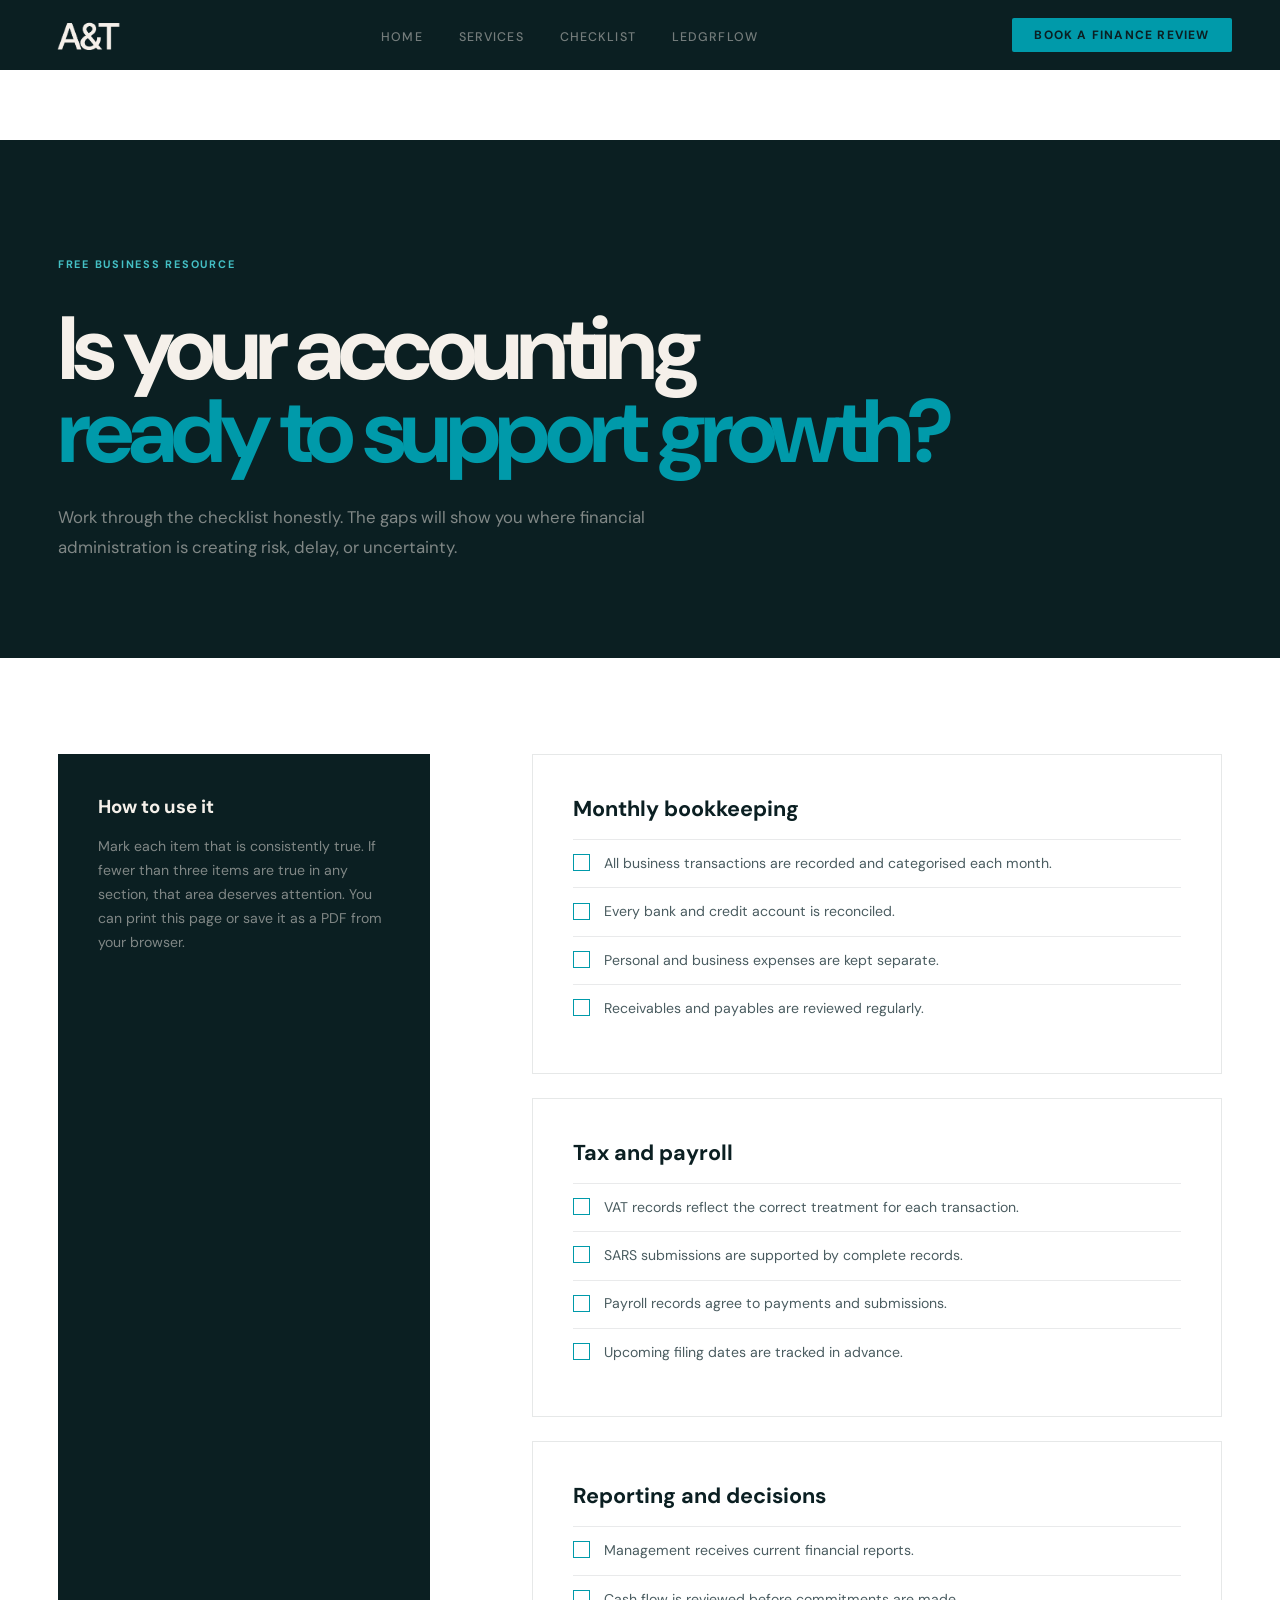
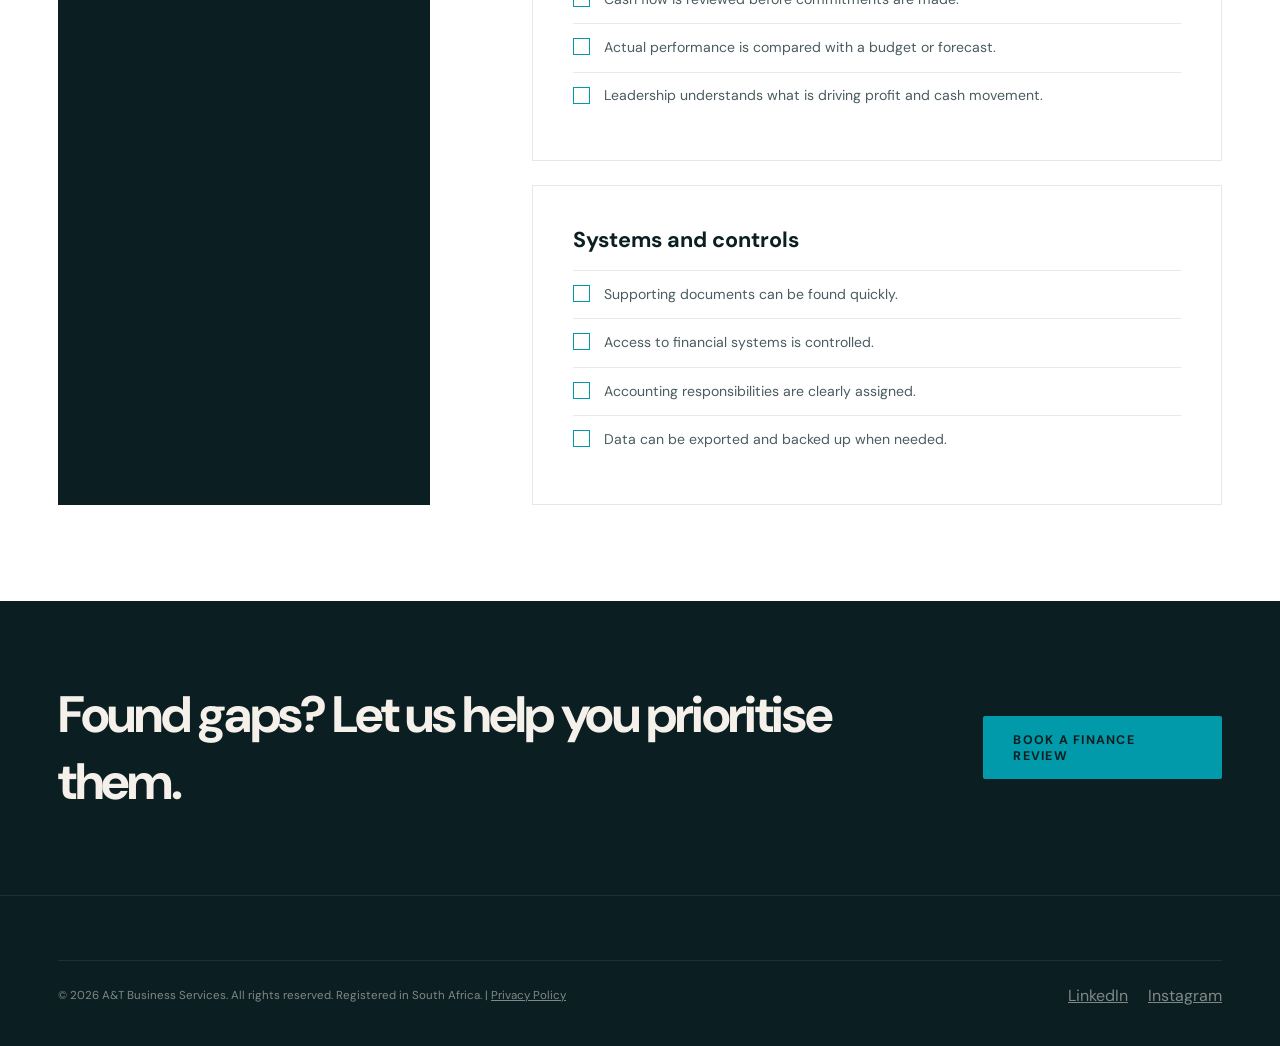
==== commit 57cef57e: "Improve inner page navigation and metadata" ====
--- a/accounting-checklist.html
+++ b/accounting-checklist.html
@@ -5,7 +5,7 @@
 <meta name="viewport" content="width=device-width, initial-scale=1.0">
 <title>Accounting Readiness Checklist | A&T Business Services</title>
 <meta name="description" content="A practical accounting readiness checklist for South African SMEs.">
-<link rel="canonical" href="https://aandtgroup.co.za/">
+<link rel="canonical" href="https://aandtgroup.co.za/accounting-checklist.html">
 <link rel="preconnect" href="https://fonts.googleapis.com">
 <link rel="preconnect" href="https://fonts.gstatic.com" crossorigin>
 <link href="https://fonts.googleapis.com/css2?family=DM+Sans:wght@300;400;500;600;700&display=swap" rel="stylesheet">
@@ -15,7 +15,9 @@
 <a href="index.html" class="nav-logo" aria-label="A&amp;T Business Services home"><img src="assets/at-logo.png" alt="A&amp;T Business Services" class="brand-lockup"></a>
 <ul class="nav-links"><li><a href="index.html">Home</a></li><li><a href="services.html">Services</a></li><li><a href="accounting-checklist.html">Checklist</a></li><li><a href="https://ledgrflow.co.za">LedgrFlow</a></li></ul>
 <a href="finance-review.html" class="nav-cta">Book a Finance Review</a>
-</nav><main class="inner-main">
+<button class="hamburger" id="hamburger" aria-label="Toggle menu" aria-expanded="false" aria-controls="mob-menu"><span></span><span></span><span></span></button>
+</nav>
+<div class="mob-menu" id="mob-menu" aria-hidden="true"><a href="index.html">Home</a><a href="services.html">Services</a><a href="accounting-checklist.html">Checklist</a><a href="https://ledgrflow.co.za">LedgrFlow</a><a href="finance-review.html">Book a Finance Review</a></div><main class="inner-main">
 <section class="inner-hero"><div class="section-wrap"><div class="tag">Free Business Resource</div><h1>Is your accounting<br><em>ready to support growth?</em></h1><p>Work through the checklist honestly. The gaps will show you where financial administration is creating risk, delay, or uncertainty.</p></div></section>
 <section class="inner-content"><div class="section-wrap checklist-intro"><aside class="score-card"><h3>How to use it</h3><p>Mark each item that is consistently true. If fewer than three items are true in any section, that area deserves attention. You can print this page or save it as a PDF from your browser.</p></aside><div class="checklist-groups">
 <div class="checklist-group"><h2>Monthly bookkeeping</h2><div class="check-item"><span class="check-box"></span>All business transactions are recorded and categorised each month.</div><div class="check-item"><span class="check-box"></span>Every bank and credit account is reconciled.</div><div class="check-item"><span class="check-box"></span>Personal and business expenses are kept separate.</div><div class="check-item"><span class="check-box"></span>Receivables and payables are reviewed regularly.</div></div>
@@ -23,4 +25,5 @@
 <div class="checklist-group"><h2>Reporting and decisions</h2><div class="check-item"><span class="check-box"></span>Management receives current financial reports.</div><div class="check-item"><span class="check-box"></span>Cash flow is reviewed before commitments are made.</div><div class="check-item"><span class="check-box"></span>Actual performance is compared with a budget or forecast.</div><div class="check-item"><span class="check-box"></span>Leadership understands what is driving profit and cash movement.</div></div>
 <div class="checklist-group"><h2>Systems and controls</h2><div class="check-item"><span class="check-box"></span>Supporting documents can be found quickly.</div><div class="check-item"><span class="check-box"></span>Access to financial systems is controlled.</div><div class="check-item"><span class="check-box"></span>Accounting responsibilities are clearly assigned.</div><div class="check-item"><span class="check-box"></span>Data can be exported and backed up when needed.</div></div>
 </div></div></section>
-<section class="inner-cta"><div class="section-wrap inner-cta-row"><h2>Found gaps? Let us help you prioritise them.</h2><a href="finance-review.html" class="btn-teal">Book a Finance Review</a></div></section></main><footer><div class="section-wrap"><div class="footer-bottom"><p>&copy; 2026 A&amp;T Business Services. All rights reserved. Registered in South Africa. | <a href="privacy-policy.html" class="footer-inline-link">Privacy Policy</a></p><div class="social-links"><a href="https://www.linkedin.com/company/a-and-t-business-services/" class="social-link">LinkedIn</a><a href="https://www.instagram.com/a_and_t_business_services" class="social-link">Instagram</a></div></div></div></footer></body></html>+<section class="inner-cta"><div class="section-wrap inner-cta-row"><h2>Found gaps? Let us help you prioritise them.</h2><a href="finance-review.html" class="btn-teal">Book a Finance Review</a></div></section></main><footer><div class="section-wrap"><div class="footer-bottom"><p>&copy; 2026 A&amp;T Business Services. All rights reserved. Registered in South Africa. | <a href="privacy-policy.html" class="footer-inline-link">Privacy Policy</a></p><div class="social-links"><a href="https://www.linkedin.com/company/a-and-t-business-services/" class="social-link">LinkedIn</a><a href="https://www.instagram.com/a_and_t_business_services" class="social-link">Instagram</a></div></div></div></footer><script src="js/script.js"></script>
+</body></html>
--- a/css/style.css
+++ b/css/style.css
@@ -1948,6 +1948,371 @@
   line-height: 1.75;
 }
 
+
+.hero-insight-panel {
+  position: absolute;
+  left: 1.5rem;
+  bottom: 1.5rem;
+  width: min(310px, calc(100% - 3rem));
+  background: rgba(245, 242, 236, 0.95);
+  color: var(--ink);
+  padding: 1.25rem 1.35rem;
+  backdrop-filter: blur(14px);
+  box-shadow: 0 18px 45px rgba(0, 0, 0, 0.18);
+}
+
+.insight-label {
+  color: var(--teal);
+  font-size: 0.62rem;
+  font-weight: 700;
+  letter-spacing: 0.13em;
+  text-transform: uppercase;
+  margin-bottom: 0.9rem;
+}
+
+.insight-row {
+  display: flex;
+  justify-content: space-between;
+  gap: 1rem;
+  padding: 0.62rem 0;
+  border-top: 1px solid rgba(13, 31, 34, 0.12);
+  font-size: 0.76rem;
+}
+
+.insight-row span {
+  color: var(--body-text);
+}
+
+.insight-row strong {
+  color: var(--ink);
+}
+
+.section-action {
+  display: flex;
+  justify-content: center;
+  margin-top: 3rem;
+}
+
+.resource-section {
+  background: #ebe8e1;
+  padding: 7rem 0;
+}
+
+.resource-grid {
+  display: grid;
+  grid-template-columns: minmax(0, 1fr) minmax(320px, 0.72fr);
+  gap: clamp(3rem, 8vw, 8rem);
+  align-items: center;
+}
+
+.resource-copy h2 {
+  color: var(--ink);
+  font-size: clamp(2.7rem, 5vw, 5rem);
+  line-height: 0.98;
+  letter-spacing: -0.05em;
+  margin: 1.2rem 0 1.5rem;
+}
+
+.resource-copy h2 em {
+  color: var(--teal);
+  font-style: normal;
+}
+
+.resource-copy p {
+  color: var(--body-text);
+  line-height: 1.8;
+  max-width: 650px;
+  margin-bottom: 2rem;
+}
+
+.resource-preview {
+  background: var(--cream);
+  border: 1px solid rgba(13, 31, 34, 0.12);
+  padding: clamp(2rem, 4vw, 3.5rem);
+  box-shadow: 0 24px 55px rgba(13, 31, 34, 0.1);
+}
+
+.resource-kicker {
+  display: block;
+  color: var(--ink);
+  font-weight: 700;
+  font-size: 1.15rem;
+  margin-bottom: 1.75rem;
+}
+
+.check-preview-row {
+  display: flex;
+  align-items: center;
+  gap: 0.8rem;
+  color: var(--body-text);
+  padding: 0.85rem 0;
+  border-top: 1px solid rgba(13, 31, 34, 0.1);
+  font-size: 0.85rem;
+}
+
+.check-preview-row span {
+  width: 15px;
+  height: 15px;
+  border: 1px solid var(--teal);
+  flex-shrink: 0;
+}
+
+.resource-preview > p {
+  color: var(--teal);
+  font-size: 0.65rem;
+  font-weight: 700;
+  letter-spacing: 0.12em;
+  text-transform: uppercase;
+  margin-top: 2rem;
+}
+
+.inner-page {
+  background: var(--cream);
+  color: var(--ink);
+}
+
+.inner-nav {
+  position: relative;
+  background: var(--ink);
+}
+
+.inner-main {
+  padding-top: 70px;
+}
+
+.inner-hero {
+  background: var(--ink);
+  color: var(--white);
+  padding: 7rem 0 6rem;
+}
+
+.inner-hero .tag {
+  color: var(--teal-light);
+}
+
+.inner-hero h1 {
+  font-size: clamp(3rem, 7vw, 6.8rem);
+  line-height: 0.93;
+  letter-spacing: -0.06em;
+  max-width: 980px;
+  margin: 1.4rem 0 1.75rem;
+}
+
+.inner-hero h1 em {
+  color: var(--teal);
+  font-style: normal;
+}
+
+.inner-hero p {
+  color: var(--white-50);
+  max-width: 690px;
+  font-size: 1.05rem;
+  line-height: 1.8;
+}
+
+.inner-content {
+  padding: 6rem 0;
+}
+
+.detail-grid {
+  display: grid;
+  grid-template-columns: minmax(240px, 0.55fr) minmax(0, 1.45fr);
+  gap: clamp(3rem, 8vw, 8rem);
+}
+
+.detail-nav {
+  position: sticky;
+  top: 110px;
+  align-self: start;
+  display: grid;
+  gap: 0.75rem;
+}
+
+.detail-nav a {
+  color: var(--body-text);
+  text-decoration: none;
+  padding-bottom: 0.7rem;
+  border-bottom: 1px solid rgba(13, 31, 34, 0.12);
+  font-size: 0.82rem;
+}
+
+.detail-block {
+  padding: 0 0 4.5rem;
+  margin-bottom: 4.5rem;
+  border-bottom: 1px solid rgba(13, 31, 34, 0.12);
+}
+
+.detail-block:last-child {
+  border-bottom: none;
+}
+
+.detail-block .number {
+  color: var(--teal);
+  font-size: 0.68rem;
+  font-weight: 700;
+  letter-spacing: 0.14em;
+}
+
+.detail-block h2 {
+  font-size: clamp(2rem, 4vw, 3.6rem);
+  line-height: 1;
+  letter-spacing: -0.045em;
+  margin: 1rem 0 1.25rem;
+}
+
+.detail-block > p {
+  color: var(--body-text);
+  line-height: 1.8;
+  max-width: 760px;
+}
+
+.detail-list {
+  display: grid;
+  grid-template-columns: 1fr 1fr;
+  gap: 0.8rem 2rem;
+  list-style: none;
+  margin-top: 2rem;
+}
+
+.detail-list li {
+  position: relative;
+  padding: 0.85rem 0 0.85rem 1.25rem;
+  border-top: 1px solid rgba(13, 31, 34, 0.1);
+  color: var(--charcoal);
+  font-size: 0.87rem;
+}
+
+.detail-list li::before {
+  content: "";
+  width: 6px;
+  height: 6px;
+  border-radius: 50%;
+  background: var(--teal);
+  position: absolute;
+  left: 0;
+  top: 1.25rem;
+}
+
+.inner-cta {
+  background: var(--ink);
+  color: var(--white);
+  padding: 5rem 0;
+}
+
+.inner-cta-row {
+  display: flex;
+  align-items: center;
+  justify-content: space-between;
+  gap: 2rem;
+}
+
+.inner-cta h2 {
+  font-size: clamp(2rem, 4vw, 3.7rem);
+  letter-spacing: -0.045em;
+}
+
+.review-layout {
+  display: grid;
+  grid-template-columns: minmax(0, 0.75fr) minmax(420px, 1.25fr);
+  gap: clamp(3rem, 8vw, 8rem);
+  align-items: start;
+}
+
+.review-points {
+  display: grid;
+  gap: 1rem;
+  margin-top: 2rem;
+}
+
+.review-point {
+  padding: 1rem 0;
+  border-top: 1px solid rgba(13, 31, 34, 0.12);
+}
+
+.review-point strong {
+  display: block;
+  margin-bottom: 0.35rem;
+}
+
+.review-point span {
+  color: var(--body-text);
+  font-size: 0.85rem;
+  line-height: 1.6;
+}
+
+.light-form {
+  background: #fff;
+  padding: clamp(2rem, 5vw, 4rem);
+  border: 1px solid rgba(13, 31, 34, 0.1);
+  box-shadow: 0 24px 60px rgba(13, 31, 34, 0.08);
+}
+
+.light-form .fg label {
+  color: var(--ink);
+}
+
+.light-form .fc {
+  color: var(--ink);
+  border-color: rgba(13, 31, 34, 0.18);
+  background: var(--cream);
+}
+
+.checklist-intro {
+  display: grid;
+  grid-template-columns: minmax(0, 0.7fr) minmax(0, 1.3fr);
+  gap: clamp(3rem, 8vw, 8rem);
+}
+
+.score-card {
+  background: var(--ink);
+  color: var(--white);
+  padding: 2.5rem;
+}
+
+.score-card h3 {
+  margin-bottom: 1rem;
+}
+
+.score-card p {
+  color: var(--white-50);
+  line-height: 1.7;
+  font-size: 0.88rem;
+}
+
+.checklist-groups {
+  display: grid;
+  gap: 1.5rem;
+}
+
+.checklist-group {
+  background: #fff;
+  border: 1px solid rgba(13, 31, 34, 0.1);
+  padding: clamp(1.5rem, 4vw, 2.5rem);
+}
+
+.checklist-group h2 {
+  font-size: 1.35rem;
+  margin-bottom: 1rem;
+}
+
+.check-item {
+  display: flex;
+  gap: 0.85rem;
+  padding: 0.8rem 0;
+  border-top: 1px solid rgba(13, 31, 34, 0.09);
+  color: var(--body-text);
+  line-height: 1.55;
+  font-size: 0.88rem;
+}
+
+.check-box {
+  width: 17px;
+  height: 17px;
+  border: 1px solid var(--teal);
+  margin-top: 0.08rem;
+  flex-shrink: 0;
+}
+
 @media (max-width: 1024px) {
   nav {
     padding: 0 1.5rem;
@@ -1991,6 +2356,10 @@
   }
 
   .company-grid,
+  .resource-grid,
+  .review-layout,
+  .checklist-intro,
+  .detail-grid,
   .audience-head,
   .ledgrflow-showcase,
   .team-grid,
@@ -2033,6 +2402,10 @@
     gap: 1rem;
   }
 
+  .detail-nav {
+    position: static;
+  }
+
   .footer-grid {
     grid-template-columns: 1fr 1fr;
     gap: 2rem;
@@ -2049,6 +2422,7 @@
   }
 
   .services-grid,
+  .detail-list,
   .process-grid,
   .form-row,
   .footer-grid,
@@ -2060,6 +2434,17 @@
     grid-template-columns: 1fr 1fr;
   }
 
+  .inner-cta-row {
+    align-items: flex-start;
+    flex-direction: column;
+  }
+
+  .hero-insight-panel {
+    left: 1rem;
+    bottom: 1rem;
+    width: calc(100% - 2rem);
+  }
+
   .footer-bottom {
     flex-direction: column;
     text-align: center;
@@ -2092,6 +2477,7 @@
   }
 
   .audience-section,
+  .resource-section,
   .ledgrflow-bridge,
   .process-section {
     padding: 5rem 0;
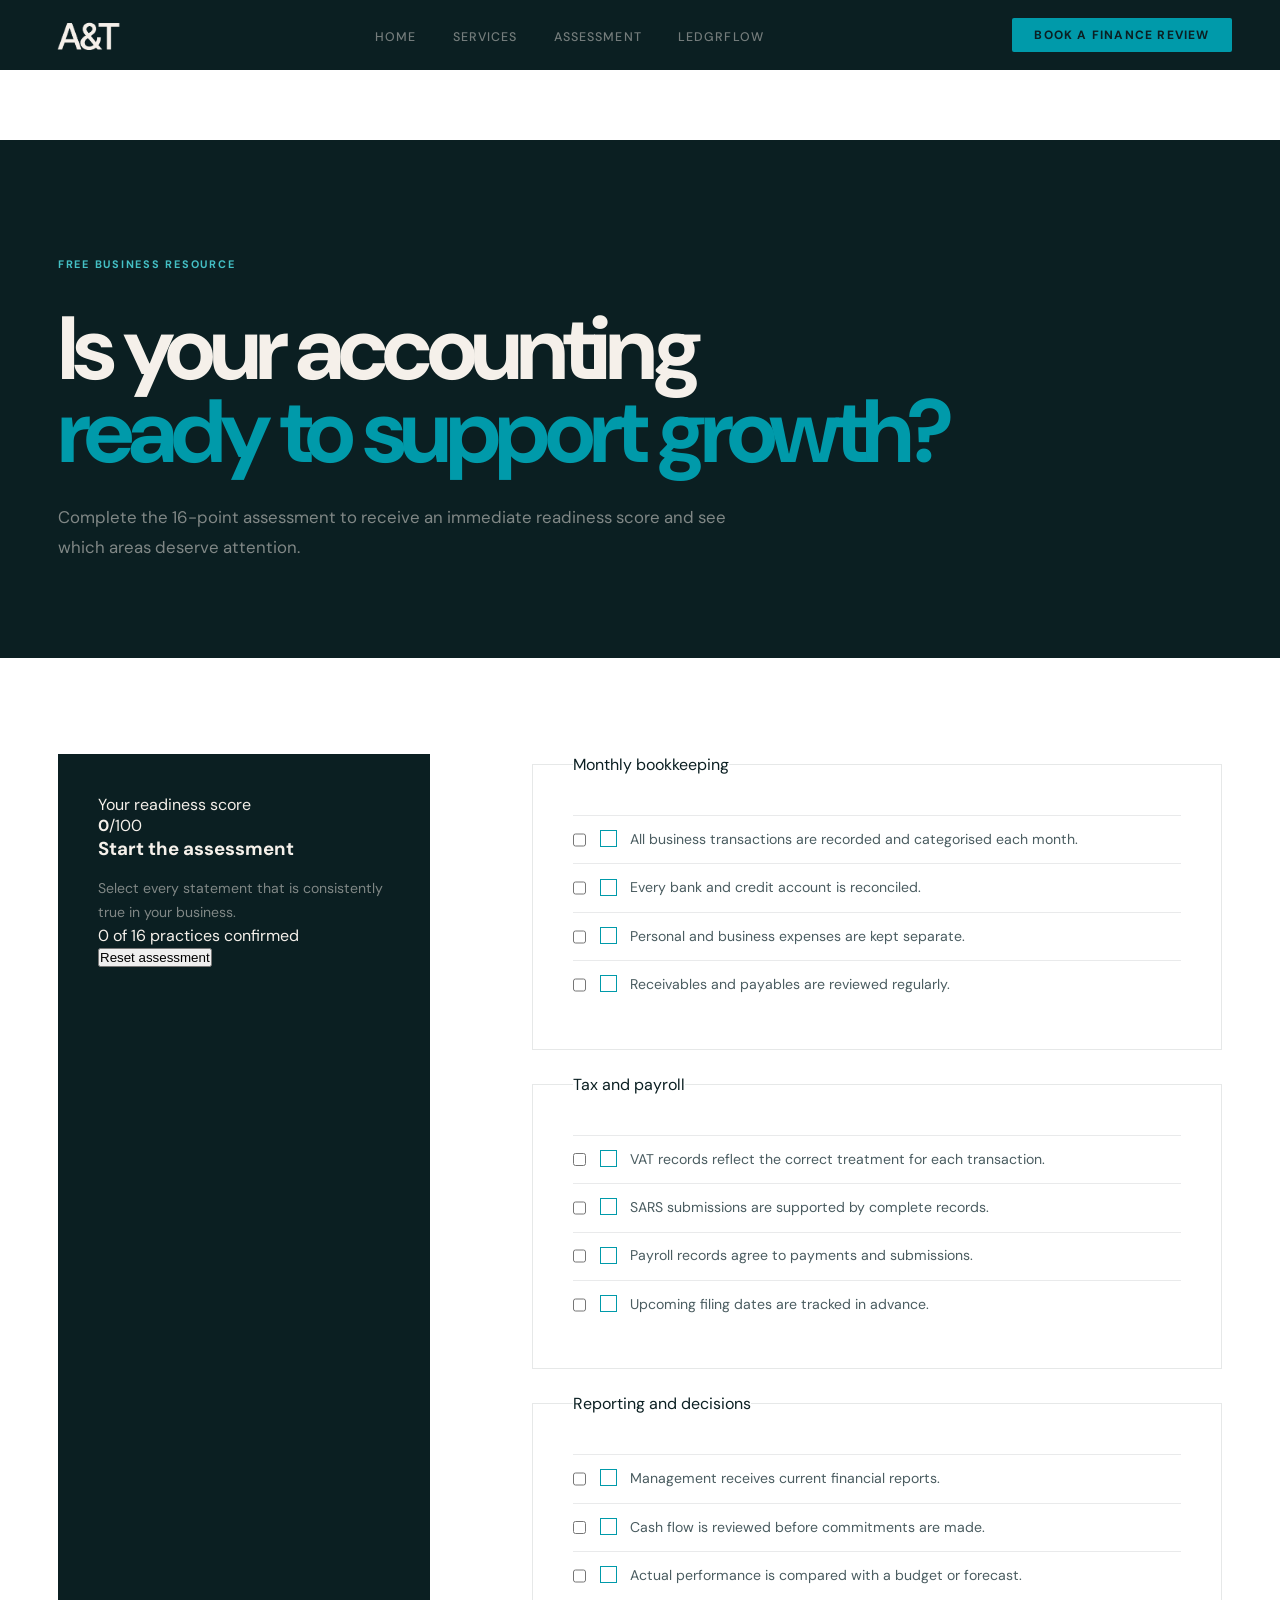
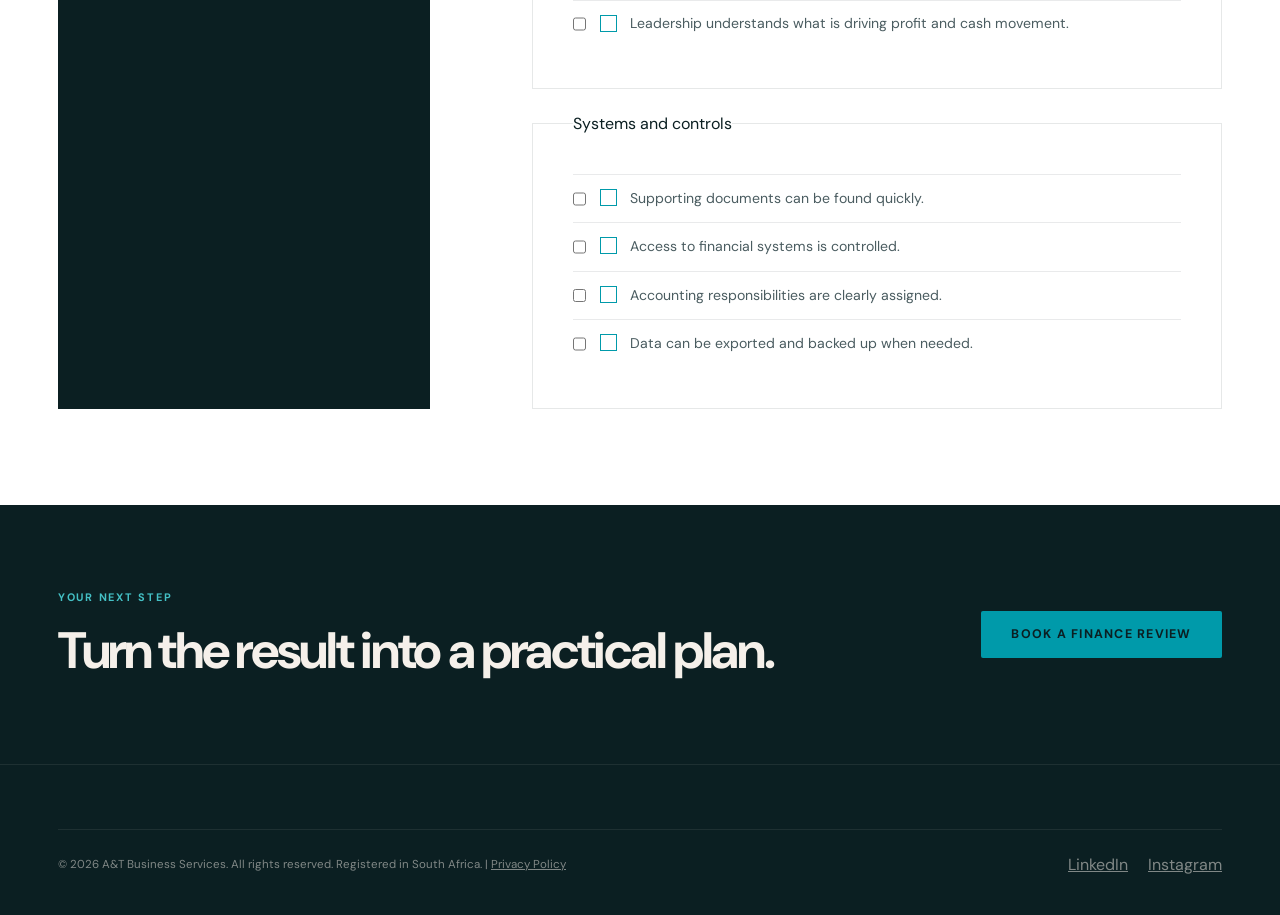
==== commit 43436eb5: "Turn checklist into a scored assessment" ====
--- a/accounting-checklist.html
+++ b/accounting-checklist.html
@@ -3,27 +3,71 @@
 <head>
 <meta charset="UTF-8">
 <meta name="viewport" content="width=device-width, initial-scale=1.0">
-<title>Accounting Readiness Checklist | A&T Business Services</title>
-<meta name="description" content="A practical accounting readiness checklist for South African SMEs.">
+<title>Accounting Readiness Assessment | A&amp;T Business Services</title>
+<meta name="description" content="Score the accounting readiness of your South African business and identify the areas that need attention.">
 <link rel="canonical" href="https://aandtgroup.co.za/accounting-checklist.html">
 <link rel="preconnect" href="https://fonts.googleapis.com">
 <link rel="preconnect" href="https://fonts.gstatic.com" crossorigin>
 <link href="https://fonts.googleapis.com/css2?family=DM+Sans:wght@300;400;500;600;700&display=swap" rel="stylesheet">
 <link rel="stylesheet" href="css/style.css">
 <link rel="icon" type="image/svg+xml" href="assets/favicon.svg">
-</head><body class="inner-page"><nav id="nav" class="inner-nav">
+</head>
+<body class="inner-page">
+<nav id="nav" class="inner-nav">
 <a href="index.html" class="nav-logo" aria-label="A&amp;T Business Services home"><img src="assets/at-logo.png" alt="A&amp;T Business Services" class="brand-lockup"></a>
-<ul class="nav-links"><li><a href="index.html">Home</a></li><li><a href="services.html">Services</a></li><li><a href="accounting-checklist.html">Checklist</a></li><li><a href="https://ledgrflow.co.za">LedgrFlow</a></li></ul>
+<ul class="nav-links"><li><a href="index.html">Home</a></li><li><a href="services.html">Services</a></li><li><a href="accounting-checklist.html">Assessment</a></li><li><a href="https://ledgrflow.co.za">LedgrFlow</a></li></ul>
 <a href="finance-review.html" class="nav-cta">Book a Finance Review</a>
 <button class="hamburger" id="hamburger" aria-label="Toggle menu" aria-expanded="false" aria-controls="mob-menu"><span></span><span></span><span></span></button>
 </nav>
-<div class="mob-menu" id="mob-menu" aria-hidden="true"><a href="index.html">Home</a><a href="services.html">Services</a><a href="accounting-checklist.html">Checklist</a><a href="https://ledgrflow.co.za">LedgrFlow</a><a href="finance-review.html">Book a Finance Review</a></div><main class="inner-main">
-<section class="inner-hero"><div class="section-wrap"><div class="tag">Free Business Resource</div><h1>Is your accounting<br><em>ready to support growth?</em></h1><p>Work through the checklist honestly. The gaps will show you where financial administration is creating risk, delay, or uncertainty.</p></div></section>
-<section class="inner-content"><div class="section-wrap checklist-intro"><aside class="score-card"><h3>How to use it</h3><p>Mark each item that is consistently true. If fewer than three items are true in any section, that area deserves attention. You can print this page or save it as a PDF from your browser.</p></aside><div class="checklist-groups">
-<div class="checklist-group"><h2>Monthly bookkeeping</h2><div class="check-item"><span class="check-box"></span>All business transactions are recorded and categorised each month.</div><div class="check-item"><span class="check-box"></span>Every bank and credit account is reconciled.</div><div class="check-item"><span class="check-box"></span>Personal and business expenses are kept separate.</div><div class="check-item"><span class="check-box"></span>Receivables and payables are reviewed regularly.</div></div>
-<div class="checklist-group"><h2>Tax and payroll</h2><div class="check-item"><span class="check-box"></span>VAT records reflect the correct treatment for each transaction.</div><div class="check-item"><span class="check-box"></span>SARS submissions are supported by complete records.</div><div class="check-item"><span class="check-box"></span>Payroll records agree to payments and submissions.</div><div class="check-item"><span class="check-box"></span>Upcoming filing dates are tracked in advance.</div></div>
-<div class="checklist-group"><h2>Reporting and decisions</h2><div class="check-item"><span class="check-box"></span>Management receives current financial reports.</div><div class="check-item"><span class="check-box"></span>Cash flow is reviewed before commitments are made.</div><div class="check-item"><span class="check-box"></span>Actual performance is compared with a budget or forecast.</div><div class="check-item"><span class="check-box"></span>Leadership understands what is driving profit and cash movement.</div></div>
-<div class="checklist-group"><h2>Systems and controls</h2><div class="check-item"><span class="check-box"></span>Supporting documents can be found quickly.</div><div class="check-item"><span class="check-box"></span>Access to financial systems is controlled.</div><div class="check-item"><span class="check-box"></span>Accounting responsibilities are clearly assigned.</div><div class="check-item"><span class="check-box"></span>Data can be exported and backed up when needed.</div></div>
-</div></div></section>
-<section class="inner-cta"><div class="section-wrap inner-cta-row"><h2>Found gaps? Let us help you prioritise them.</h2><a href="finance-review.html" class="btn-teal">Book a Finance Review</a></div></section></main><footer><div class="section-wrap"><div class="footer-bottom"><p>&copy; 2026 A&amp;T Business Services. All rights reserved. Registered in South Africa. | <a href="privacy-policy.html" class="footer-inline-link">Privacy Policy</a></p><div class="social-links"><a href="https://www.linkedin.com/company/a-and-t-business-services/" class="social-link">LinkedIn</a><a href="https://www.instagram.com/a_and_t_business_services" class="social-link">Instagram</a></div></div></div></footer><script src="js/script.js"></script>
-</body></html>+<div class="mob-menu" id="mob-menu" aria-hidden="true"><a href="index.html">Home</a><a href="services.html">Services</a><a href="accounting-checklist.html">Assessment</a><a href="https://ledgrflow.co.za">LedgrFlow</a><a href="finance-review.html">Book a Finance Review</a></div>
+<main class="inner-main">
+<section class="inner-hero"><div class="section-wrap"><div class="tag">Free Business Resource</div><h1>Is your accounting<br><em>ready to support growth?</em></h1><p>Complete the 16-point assessment to receive an immediate readiness score and see which areas deserve attention.</p></div></section>
+<section class="inner-content">
+<div class="section-wrap checklist-intro">
+<aside class="score-card" aria-live="polite">
+<div class="score-eyebrow">Your readiness score</div>
+<div class="readiness-score"><strong id="score-value">0</strong><span>/100</span></div>
+<div class="score-progress" aria-hidden="true"><span id="score-progress"></span></div>
+<h3 id="score-label">Start the assessment</h3>
+<p id="score-summary">Select every statement that is consistently true in your business.</p>
+<div class="score-count"><span id="score-count">0</span> of 16 practices confirmed</div>
+<div class="priority-wrap" id="priority-wrap" hidden>
+<h4>Areas to prioritise</h4>
+<ul id="priority-list"></ul>
+</div>
+<button type="button" class="score-reset" id="score-reset">Reset assessment</button>
+</aside>
+<div class="checklist-groups" id="readiness-assessment">
+<fieldset class="checklist-group" data-area="Monthly bookkeeping"><legend>Monthly bookkeeping</legend>
+<label class="check-item"><input type="checkbox"><span class="check-box" aria-hidden="true"></span><span>All business transactions are recorded and categorised each month.</span></label>
+<label class="check-item"><input type="checkbox"><span class="check-box" aria-hidden="true"></span><span>Every bank and credit account is reconciled.</span></label>
+<label class="check-item"><input type="checkbox"><span class="check-box" aria-hidden="true"></span><span>Personal and business expenses are kept separate.</span></label>
+<label class="check-item"><input type="checkbox"><span class="check-box" aria-hidden="true"></span><span>Receivables and payables are reviewed regularly.</span></label>
+</fieldset>
+<fieldset class="checklist-group" data-area="Tax and payroll"><legend>Tax and payroll</legend>
+<label class="check-item"><input type="checkbox"><span class="check-box" aria-hidden="true"></span><span>VAT records reflect the correct treatment for each transaction.</span></label>
+<label class="check-item"><input type="checkbox"><span class="check-box" aria-hidden="true"></span><span>SARS submissions are supported by complete records.</span></label>
+<label class="check-item"><input type="checkbox"><span class="check-box" aria-hidden="true"></span><span>Payroll records agree to payments and submissions.</span></label>
+<label class="check-item"><input type="checkbox"><span class="check-box" aria-hidden="true"></span><span>Upcoming filing dates are tracked in advance.</span></label>
+</fieldset>
+<fieldset class="checklist-group" data-area="Reporting and decisions"><legend>Reporting and decisions</legend>
+<label class="check-item"><input type="checkbox"><span class="check-box" aria-hidden="true"></span><span>Management receives current financial reports.</span></label>
+<label class="check-item"><input type="checkbox"><span class="check-box" aria-hidden="true"></span><span>Cash flow is reviewed before commitments are made.</span></label>
+<label class="check-item"><input type="checkbox"><span class="check-box" aria-hidden="true"></span><span>Actual performance is compared with a budget or forecast.</span></label>
+<label class="check-item"><input type="checkbox"><span class="check-box" aria-hidden="true"></span><span>Leadership understands what is driving profit and cash movement.</span></label>
+</fieldset>
+<fieldset class="checklist-group" data-area="Systems and controls"><legend>Systems and controls</legend>
+<label class="check-item"><input type="checkbox"><span class="check-box" aria-hidden="true"></span><span>Supporting documents can be found quickly.</span></label>
+<label class="check-item"><input type="checkbox"><span class="check-box" aria-hidden="true"></span><span>Access to financial systems is controlled.</span></label>
+<label class="check-item"><input type="checkbox"><span class="check-box" aria-hidden="true"></span><span>Accounting responsibilities are clearly assigned.</span></label>
+<label class="check-item"><input type="checkbox"><span class="check-box" aria-hidden="true"></span><span>Data can be exported and backed up when needed.</span></label>
+</fieldset>
+</div>
+</div>
+</section>
+<section class="inner-cta"><div class="section-wrap inner-cta-row"><div><div class="tag tag-on-dark">Your next step</div><h2>Turn the result into a practical plan.</h2></div><a href="finance-review.html" class="btn-teal">Book a Finance Review</a></div></section>
+</main>
+<footer><div class="section-wrap"><div class="footer-bottom"><p>&copy; 2026 A&amp;T Business Services. All rights reserved. Registered in South Africa. | <a href="privacy-policy.html" class="footer-inline-link">Privacy Policy</a></p><div class="social-links"><a href="https://www.linkedin.com/company/a-and-t-business-services/" class="social-link">LinkedIn</a><a href="https://www.instagram.com/a_and_t_business_services" class="social-link">Instagram</a></div></div></div></footer>
+<script src="js/script.js"></script>
+</body>
+</html>
--- a/css/style.css
+++ b/css/style.css
@@ -104,7 +104,7 @@
   backdrop-filter: blur(20px);
   -webkit-backdrop-filter: blur(20px);
   border-bottom: 1px solid var(--white-08);
-  box-shadow: 0 10px 30px -10px rgba(0, 0, 0, 0.3);
+  box-shadow: none;
 }
 
 .nav-logo {
@@ -185,8 +185,8 @@
 
 .nav-cta:hover {
   background: var(--teal-light);
-  transform: translateY(-2px);
-  box-shadow: 0 5px 15px rgba(0, 154, 170, 0.3);
+  transform: none;
+  box-shadow: none;
 }
 
 .hamburger {
@@ -266,31 +266,6 @@
 }
 
 
-.hero-glow {
-  position: absolute;
-  width: 800px;
-  height: 800px;
-  border-radius: 50%;
-  background: radial-gradient(circle, rgba(0, 154, 170, 0.14) 0%, transparent 65%);
-  top: 50%;
-  left: 30%;
-  transform: translate(-50%, -50%);
-  animation: glowpulse 7s ease-in-out infinite;
-  pointer-events: none;
-}
-
-@keyframes glowpulse {
-  0%, 100% {
-    opacity: 0.6;
-    transform: translate(-50%, -50%) scale(1);
-  }
-
-  50% {
-    opacity: 1;
-    transform: translate(-50%, -50%) scale(1.12);
-  }
-}
-
 .hero-inner {
   max-width: 1260px;
   margin: 0 auto;
@@ -327,16 +302,12 @@
   margin-bottom: 1.5rem;
   opacity: 0;
   animation: slideUp 0.9s var(--ease-out) 0.5s forwards;
-  background: linear-gradient(135deg, #fff 0%, var(--white-50) 100%);
-  -webkit-background-clip: text;
-  -webkit-text-fill-color: transparent;
 }
 
 .hero-h1 em,
 .h2-dark em {
   font-style: normal;
   color: var(--teal);
-  -webkit-text-fill-color: var(--teal);
 }
 
 .hero-sub {
@@ -389,8 +360,8 @@
 
 .btn-teal:hover {
   background: var(--teal-light);
-  transform: translateY(-2px);
-  box-shadow: 0 12px 28px rgba(0, 154, 170, 0.3);
+  transform: none;
+  box-shadow: none;
 }
 
 .btn-teal:hover::after,
@@ -466,7 +437,7 @@
   aspect-ratio: 4 / 5;
   object-fit: cover;
   border-radius: 4px;
-  box-shadow: 0 40px 80px rgba(0, 0, 0, 0.5);
+  box-shadow: none;
   display: block;
 }
 
@@ -485,7 +456,7 @@
   color: var(--ink);
   padding: 1.1rem 1.6rem;
   border-radius: 2px;
-  box-shadow: 0 16px 40px rgba(0, 154, 170, 0.35);
+  box-shadow: none;
 }
 
 .hero-badge-num {
@@ -523,7 +494,7 @@
   height: 8px;
   background: #4ade80;
   border-radius: 50%;
-  box-shadow: 0 0 0 3px rgba(74, 222, 128, 0.2);
+  box-shadow: none;
   animation: blink 2s ease-in-out infinite;
 }
 
@@ -662,9 +633,6 @@
 
 .h2-dark {
   color: var(--white);
-  background: linear-gradient(135deg, #fff 0%, var(--white-50) 100%);
-  -webkit-background-clip: text;
-  -webkit-text-fill-color: transparent;
 }
 
 .rv {
@@ -786,7 +754,7 @@
   position: relative;
   border-radius: 4px;
   overflow: hidden;
-  box-shadow: 0 24px 60px rgba(0, 0, 0, 0.12);
+  box-shadow: none;
 }
 
 .company-photo {
@@ -799,7 +767,7 @@
 }
 
 .company-photo-wrap:hover .company-photo {
-  transform: scale(1.03);
+  transform: none;
   filter: brightness(1) saturate(1);
 }
 
@@ -1129,8 +1097,8 @@
 }
 
 .team-card:hover .tc-badge {
-  transform: scale(1.08);
-  box-shadow: 0 6px 20px rgba(0, 154, 170, 0.25);
+  transform: none;
+  box-shadow: none;
 }
 
 .tc-badge-compact {
@@ -1357,7 +1325,7 @@
 
 .fc:focus {
   border-color: var(--teal);
-  box-shadow: 0 0 0 3px rgba(0, 154, 170, 0.08);
+  box-shadow: none;
 }
 
 .fc.err {
@@ -1430,8 +1398,8 @@
 }
 
 .btn-submit:hover {
-  transform: translateY(-2px);
-  box-shadow: 0 12px 28px rgba(0, 154, 170, 0.3);
+  transform: none;
+  box-shadow: none;
 }
 
 .btn-submit:disabled {
@@ -1460,7 +1428,7 @@
   align-items: center;
   justify-content: center;
   margin: 0 auto 1.5rem;
-  box-shadow: 0 10px 24px rgba(0, 154, 170, 0.2);
+  box-shadow: none;
 }
 
 .form-success h3 {
@@ -1589,7 +1557,7 @@
 
 .social-link:hover {
   color: var(--teal);
-  transform: translateY(-2px);
+  transform: none;
 }
 
 #toast {
@@ -1638,7 +1606,7 @@
   display: flex;
   align-items: center;
   justify-content: center;
-  box-shadow: 0 12px 28px rgba(0, 154, 170, 0.35);
+  box-shadow: none;
   z-index: 9990;
   text-decoration: none;
   transition: transform 0.3s var(--ease-out), box-shadow 0.3s;
@@ -1650,8 +1618,8 @@
 }
 
 .wa-float:hover {
-  transform: translateY(-4px);
-  box-shadow: 0 16px 36px rgba(0, 154, 170, 0.45);
+  transform: none;
+  box-shadow: none;
 }
 
 @keyframes slideUp {
@@ -1793,14 +1761,19 @@
   font-size: 0.9rem;
 }
 
+.ledgrflow-bridge {
+  background: var(--cream);
+  padding: 5rem 0;
+}
+
 .ledgrflow-heading {
   max-width: 900px;
-  margin-bottom: 3.5rem;
+  margin-bottom: 2.5rem;
 }
 
 .ledgrflow-heading h2 {
   color: var(--ink);
-  font-size: clamp(2.8rem, 5vw, 5.8rem);
+  font-size: clamp(2.6rem, 4.5vw, 4.9rem);
   line-height: 0.96;
   letter-spacing: -0.055em;
   margin: 1.2rem 0 1.5rem;
@@ -1819,28 +1792,52 @@
 
 .ledgrflow-showcase {
   display: grid;
-  grid-template-columns: minmax(300px, 0.72fr) minmax(0, 1.28fr);
+  grid-template-columns: minmax(330px, 0.78fr) minmax(0, 1.22fr);
   background: #0f6e56;
   overflow: hidden;
-  border-radius: 5px;
-  box-shadow: 0 28px 70px rgba(13, 31, 34, 0.18);
+  border-radius: 6px;
+  box-shadow: none;
 }
 
 .ledgrflow-product-copy {
-  padding: clamp(2.5rem, 5vw, 5rem);
+  padding: clamp(2.4rem, 3.5vw, 3.8rem);
   color: #f5f2ec;
+  display: flex;
+  flex-direction: column;
+  justify-content: center;
+}
+
+.lf-lockup {
+  display: flex;
+  align-items: center;
+  gap: 0.85rem;
+  color: #f5f2ec;
+  font-size: 1.3rem;
+  font-weight: 700;
+  margin-bottom: 2.25rem;
+}
+
+.lf-mark {
+  width: 48px;
+  height: 48px;
+  display: block;
+  border-radius: 10px;
+  object-fit: cover;
+  flex-shrink: 0;
 }
 
 .ledgrflow-product-copy h3 {
-  font-size: clamp(1.75rem, 3vw, 2.8rem);
-  line-height: 1.08;
-  letter-spacing: -0.035em;
+  font-size: clamp(1.9rem, 3vw, 3rem);
+  line-height: 1.05;
+  letter-spacing: -0.04em;
   margin-bottom: 1.25rem;
+  max-width: 430px;
 }
 
 .ledgrflow-product-copy > p {
-  color: rgba(245, 242, 236, 0.74);
+  color: rgba(245, 242, 236, 0.76);
   line-height: 1.75;
+  max-width: 470px;
 }
 
 .ledgrflow-product-copy ul {
@@ -1867,41 +1864,56 @@
   top: 0.55em;
 }
 
+.ledgrflow-product-copy .ledgrflow-actions {
+  align-items: center;
+}
+
 .ledgrflow-product-copy .ledgrflow-text-link {
   color: #f5f2ec;
+  border-color: rgba(245, 242, 236, 0.55);
 }
 
 .ledgrflow-screen {
+  display: flex;
+  flex-direction: column;
+  align-items: center;
+  justify-content: center;
+  min-width: 0;
+  min-height: 510px;
+  overflow: hidden;
+  text-decoration: none;
+  background: #dfeae5;
+  padding: clamp(1.5rem, 3vw, 2.5rem);
+}
+
+.ledgrflow-dashboard {
+  width: 90%;
+  height: auto;
+  max-height: 410px;
   display: block;
-  position: relative;
-  min-height: 520px;
-  overflow: hidden;
-  background: #e9f1ed;
-}
-
-.ledgrflow-screen img {
-  width: 112%;
-  height: 100%;
-  object-fit: cover;
-  object-position: left top;
-  transition: transform 0.7s var(--ease-out);
-}
-
-.ledgrflow-screen:hover img {
-  transform: scale(1.025);
+  object-fit: contain;
+  object-position: center;
+  border-radius: 5px;
+  box-shadow: none;
+  transition: transform 0.6s var(--ease-out);
+}
+
+.ledgrflow-screen:hover .ledgrflow-dashboard {
+  transform: none;
 }
 
 .screen-caption {
-  position: absolute;
-  right: 1.5rem;
-  bottom: 1.5rem;
-  background: rgba(245, 242, 236, 0.94);
-  color: #0f6e56;
+  position: static;
+  align-self: flex-end;
+  margin-top: 1.25rem;
+  background: var(--ink);
+  color: #f5f2ec;
   padding: 0.8rem 1rem;
-  font-size: 0.7rem;
+  font-size: 0.66rem;
   font-weight: 700;
   letter-spacing: 0.1em;
   text-transform: uppercase;
+  box-shadow: none;
 }
 
 .process-section {
@@ -1958,7 +1970,7 @@
   color: var(--ink);
   padding: 1.25rem 1.35rem;
   backdrop-filter: blur(14px);
-  box-shadow: 0 18px 45px rgba(0, 0, 0, 0.18);
+  box-shadow: none;
 }
 
 .insight-label {
@@ -2029,7 +2041,7 @@
   background: var(--cream);
   border: 1px solid rgba(13, 31, 34, 0.12);
   padding: clamp(2rem, 4vw, 3.5rem);
-  box-shadow: 0 24px 55px rgba(13, 31, 34, 0.1);
+  box-shadow: none;
 }
 
 .resource-kicker {
@@ -2244,7 +2256,7 @@
   background: #fff;
   padding: clamp(2rem, 5vw, 4rem);
   border: 1px solid rgba(13, 31, 34, 0.1);
-  box-shadow: 0 24px 60px rgba(13, 31, 34, 0.08);
+  box-shadow: none;
 }
 
 .light-form .fg label {
@@ -2393,8 +2405,14 @@
   }
 
   .ledgrflow-screen {
-    min-height: 430px;
-  }
+    min-height: 450px;
+  }
+
+  .ledgrflow-dashboard {
+    width: min(92%, 720px);
+    max-height: 360px;
+  }
+
 
   .services-head {
     flex-direction: column;
@@ -2494,8 +2512,24 @@
     border-bottom: none;
   }
 
+  .ledgrflow-bridge {
+    padding: 4rem 0;
+  }
+
   .ledgrflow-screen {
-    min-height: 340px;
+    min-height: 0;
+    padding: 1.25rem;
+  }
+
+  .ledgrflow-dashboard {
+    width: 100%;
+    max-height: none;
+  }
+
+  .screen-caption {
+    align-self: stretch;
+    text-align: center;
+    margin-top: 1rem;
   }
 
   .ledgrflow-actions {
@@ -2567,7 +2601,6 @@
     scroll-behavior: auto !important;
   }
 
-  .hero-glow,
   .hero-scroll,
   .ticker-track {
     animation: none !important;
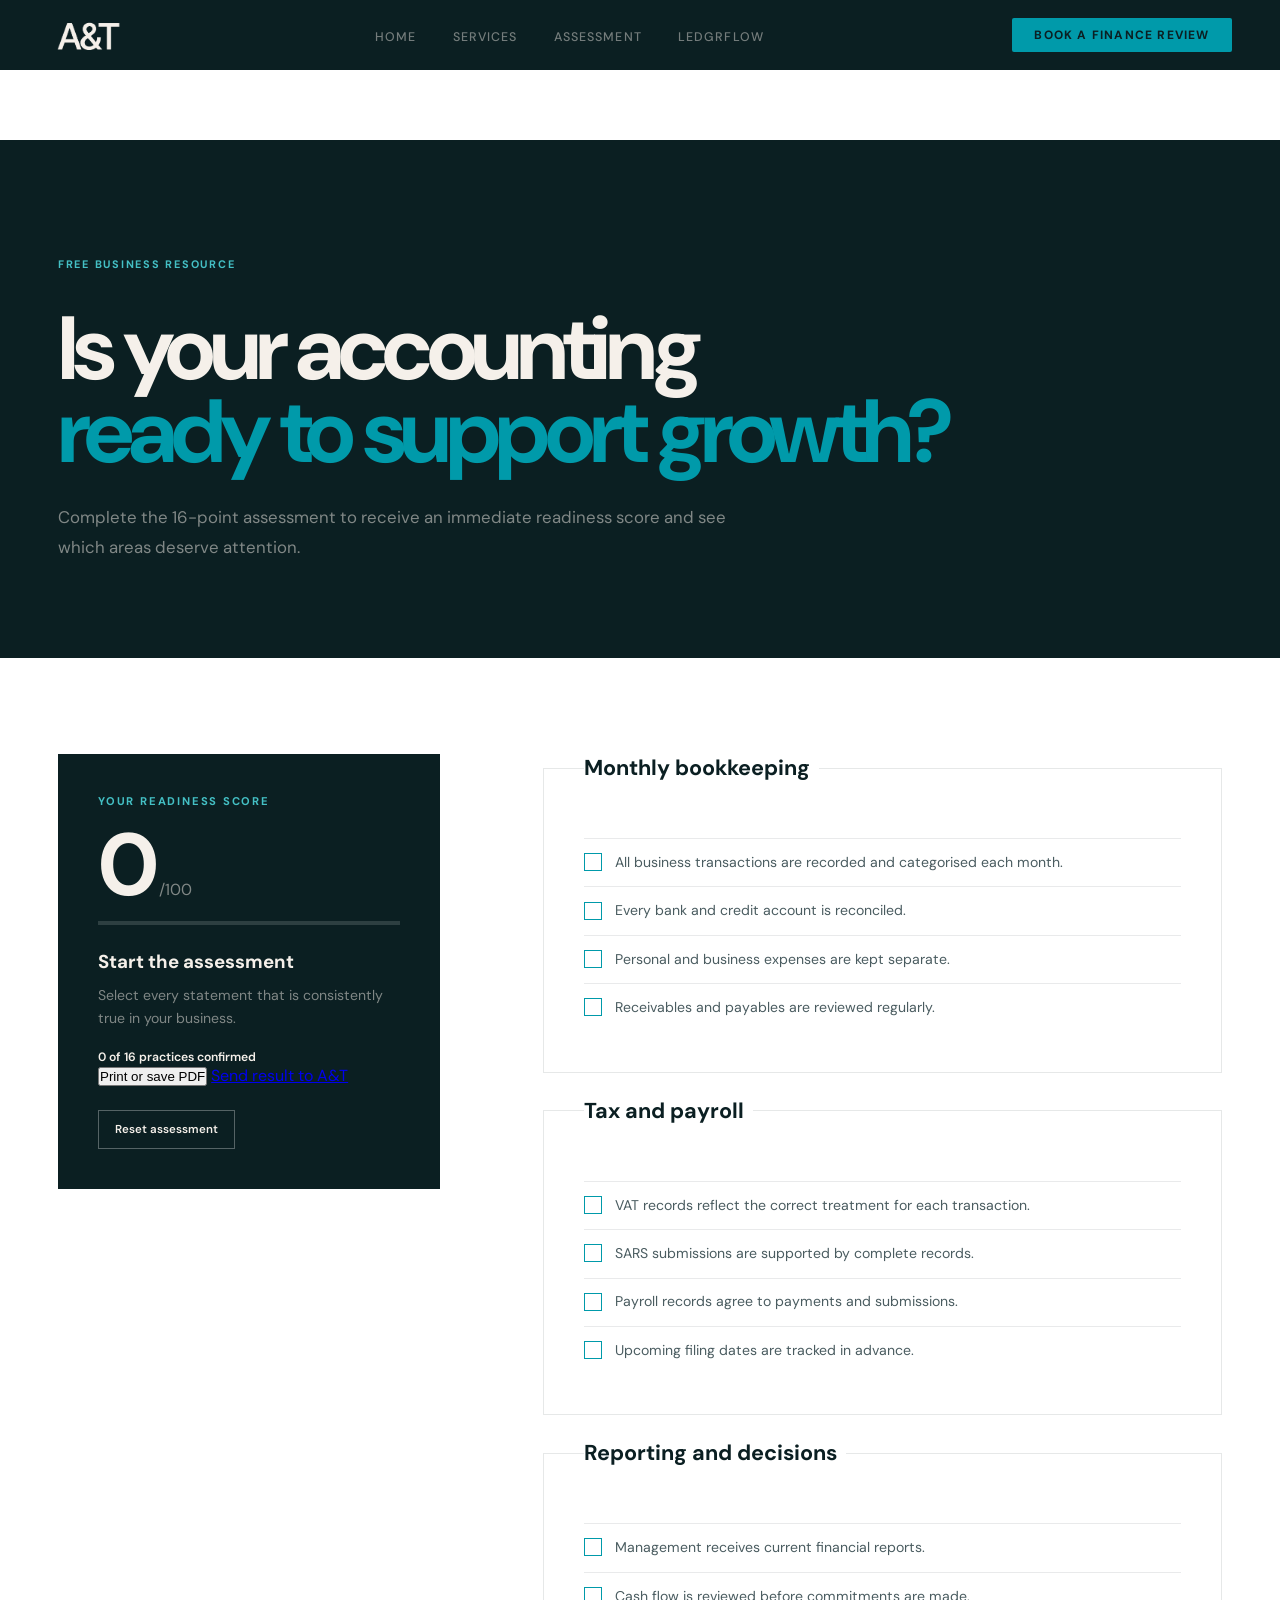
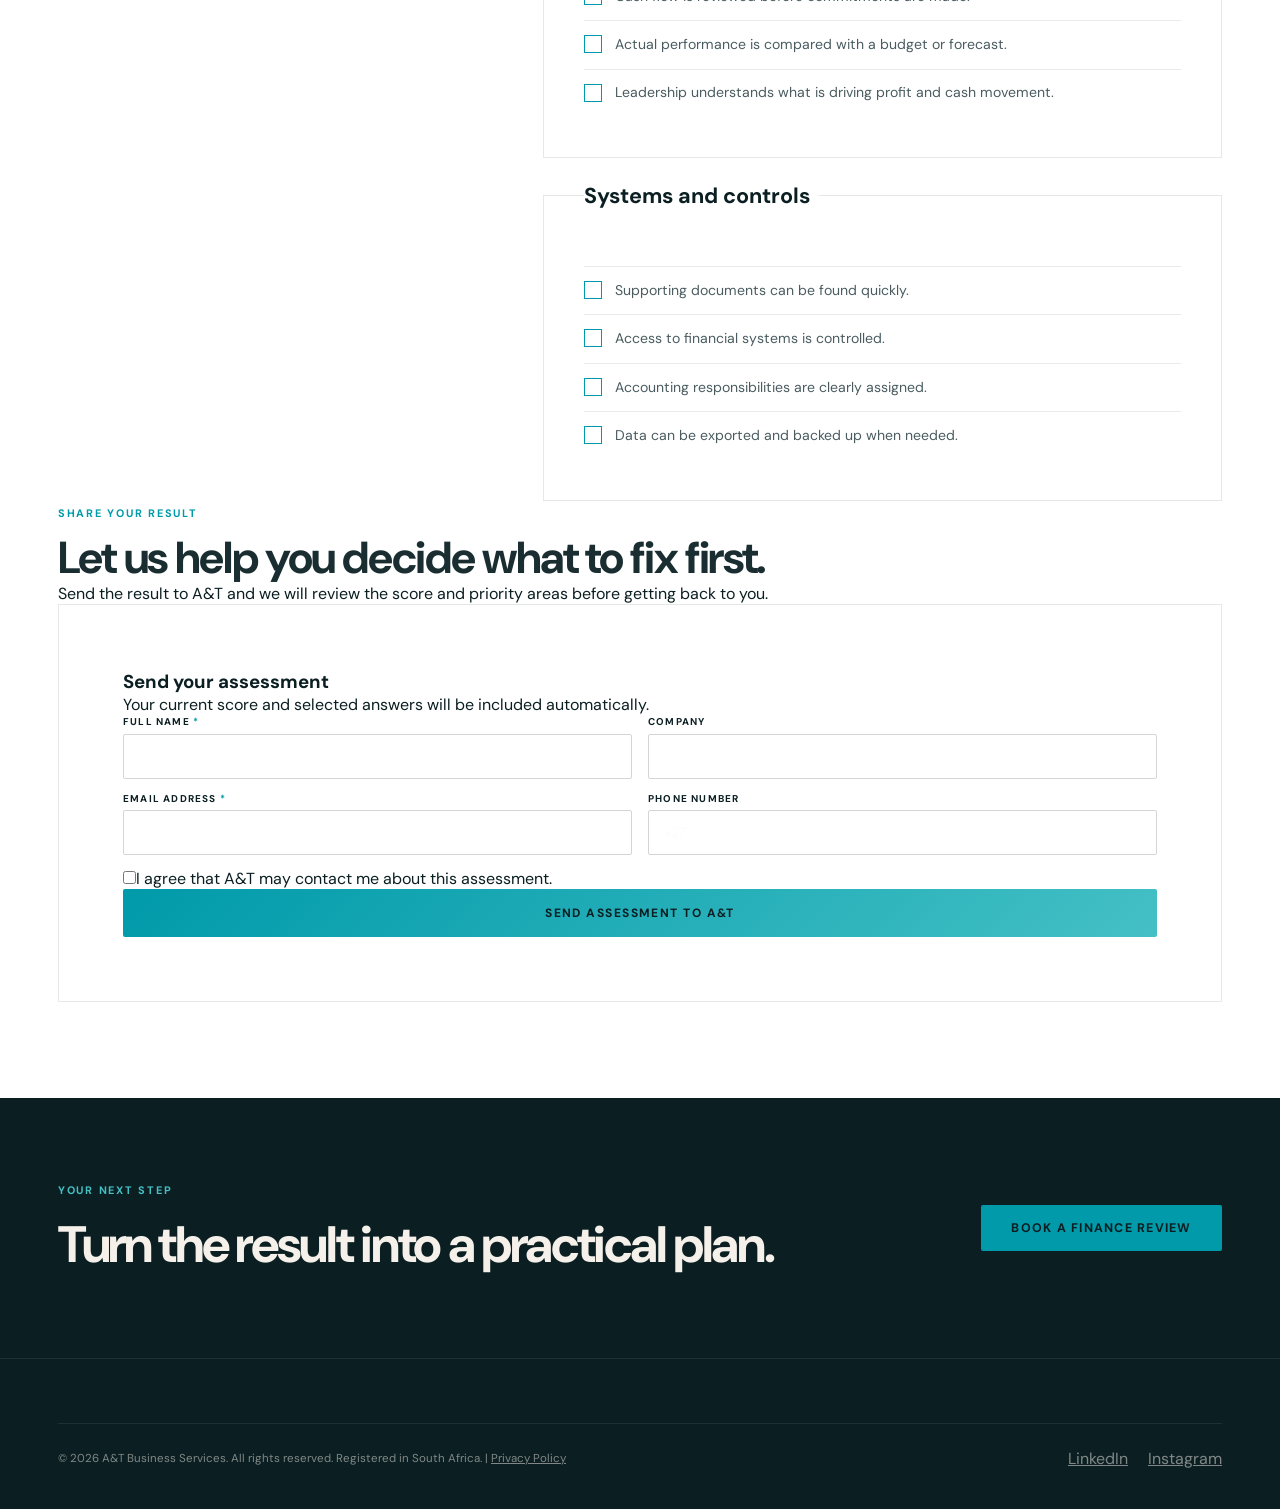
==== commit 1499f365: "Add assessment export and enquiry options" ====
--- a/accounting-checklist.html
+++ b/accounting-checklist.html
@@ -35,6 +35,10 @@
 <h4>Areas to prioritise</h4>
 <ul id="priority-list"></ul>
 </div>
+<div class="assessment-result-actions">
+<button type="button" class="score-primary-action" id="assessment-print">Print or save PDF</button>
+<a href="#send-results" class="score-secondary-action">Send result to A&amp;T</a>
+</div>
 <button type="button" class="score-reset" id="score-reset">Reset assessment</button>
 </aside>
 <div class="checklist-groups" id="readiness-assessment">
@@ -64,6 +68,45 @@
 </fieldset>
 </div>
 </div>
+<div class="section-wrap assessment-contact" id="send-results">
+<div class="assessment-contact-copy">
+<div class="tag">Share Your Result</div>
+<h2 class="h2-light">Let us help you decide what to fix first.</h2>
+<p>Send the result to A&amp;T and we will review the score and priority areas before getting back to you.</p>
+</div>
+<div class="light-form assessment-send-card">
+<div id="assessment-form-body">
+<h3>Send your assessment</h3>
+<p class="assessment-form-intro">Your current score and selected answers will be included automatically.</p>
+<form id="assessment-form" action="https://formspree.io/f/mjglwdzv" method="POST">
+<input type="text" name="_gotcha" class="hp-field" tabindex="-1" autocomplete="off">
+<input type="hidden" name="_subject" value="New Accounting Readiness Assessment">
+<input type="hidden" name="source" value="A&amp;T accounting readiness assessment">
+<input type="hidden" name="readiness_score" id="assessment-score-field" value="0/100">
+<input type="hidden" name="readiness_level" id="assessment-level-field" value="Not started">
+<input type="hidden" name="practices_confirmed" id="assessment-count-field" value="0 of 16">
+<input type="hidden" name="priority_areas" id="assessment-priority-field" value="Assessment not completed">
+<input type="hidden" name="assessment_details" id="assessment-details-field" value="">
+<div class="form-row">
+<div class="fg"><label for="assessment-name">Full Name <span class="req">*</span></label><input id="assessment-name" name="name" type="text" class="fc" required autocomplete="name"></div>
+<div class="fg"><label for="assessment-company">Company</label><input id="assessment-company" name="company" type="text" class="fc" autocomplete="organization"></div>
+</div>
+<div class="form-row">
+<div class="fg"><label for="assessment-email">Email Address <span class="req">*</span></label><input id="assessment-email" name="email" type="email" class="fc" required autocomplete="email"></div>
+<div class="fg"><label for="assessment-phone">Phone Number</label><input id="assessment-phone" name="phone" type="tel" class="fc" placeholder="+27 ..." autocomplete="tel"></div>
+</div>
+<label class="assessment-consent"><input type="checkbox" name="contact_consent" value="Yes" required><span>I agree that A&amp;T may contact me about this assessment.</span></label>
+<button type="submit" class="btn-submit" id="assessment-submit">Send assessment to A&amp;T</button>
+<p class="assessment-form-status" id="assessment-form-status" role="status"></p>
+</form>
+</div>
+<div class="assessment-form-success" id="assessment-form-success" hidden>
+<div class="success-ring"><svg width="30" height="30" fill="none" stroke="currentColor" viewBox="0 0 24 24"><path stroke-linecap="round" stroke-linejoin="round" stroke-width="2.5" d="M5 13l4 4L19 7"/></svg></div>
+<h3>Assessment received</h3>
+<p>Thank you. A member of the A&amp;T team will review the result and get back to you.</p>
+</div>
+</div>
+</div>
 </section>
 <section class="inner-cta"><div class="section-wrap inner-cta-row"><div><div class="tag tag-on-dark">Your next step</div><h2>Turn the result into a practical plan.</h2></div><a href="finance-review.html" class="btn-teal">Book a Finance Review</a></div></section>
 </main>
--- a/css/style.css
+++ b/css/style.css
@@ -2271,24 +2271,125 @@
 
 .checklist-intro {
   display: grid;
-  grid-template-columns: minmax(0, 0.7fr) minmax(0, 1.3fr);
+  grid-template-columns: minmax(260px, 0.72fr) minmax(0, 1.28fr);
   gap: clamp(3rem, 8vw, 8rem);
+  align-items: start;
 }
 
 .score-card {
+  position: sticky;
+  top: 7rem;
   background: var(--ink);
   color: var(--white);
-  padding: 2.5rem;
+  padding: clamp(1.75rem, 4vw, 2.5rem);
+}
+
+.score-eyebrow {
+  color: var(--teal-light);
+  font-size: 0.7rem;
+  font-weight: 700;
+  letter-spacing: 0.16em;
+  text-transform: uppercase;
+  margin-bottom: 0.8rem;
+}
+
+.readiness-score {
+  display: flex;
+  align-items: baseline;
+  gap: 0.3rem;
+  margin-bottom: 0.75rem;
+}
+
+.readiness-score strong {
+  font-size: clamp(3.4rem, 7vw, 5.5rem);
+  line-height: 1;
+  letter-spacing: -0.06em;
+}
+
+.readiness-score span {
+  color: var(--white-50);
+  font-size: 1rem;
+}
+
+.score-progress {
+  height: 4px;
+  background: rgba(255, 255, 255, 0.14);
+  margin-bottom: 1.5rem;
+  overflow: hidden;
+}
+
+.score-progress span {
+  display: block;
+  width: 0;
+  height: 100%;
+  background: var(--teal);
+  transition: width 0.25s ease;
 }
 
 .score-card h3 {
-  margin-bottom: 1rem;
+  margin-bottom: 0.65rem;
 }
 
 .score-card p {
   color: var(--white-50);
-  line-height: 1.7;
+  line-height: 1.65;
   font-size: 0.88rem;
+}
+
+.score-count {
+  color: var(--white);
+  font-size: 0.76rem;
+  font-weight: 600;
+  margin-top: 1.15rem;
+}
+
+.priority-wrap {
+  border-top: 1px solid rgba(255, 255, 255, 0.15);
+  margin-top: 1.25rem;
+  padding-top: 1.1rem;
+}
+
+.priority-wrap h4 {
+  color: var(--teal-light);
+  font-size: 0.7rem;
+  letter-spacing: 0.12em;
+  text-transform: uppercase;
+  margin-bottom: 0.65rem;
+}
+
+.priority-wrap ul {
+  list-style: none;
+  display: grid;
+  gap: 0.45rem;
+}
+
+.priority-wrap li {
+  color: var(--white);
+  font-size: 0.8rem;
+}
+
+.priority-wrap li::before {
+  content: "•";
+  color: var(--teal);
+  margin-right: 0.55rem;
+}
+
+.score-reset {
+  margin-top: 1.5rem;
+  border: 1px solid rgba(255, 255, 255, 0.3);
+  background: transparent;
+  color: var(--white);
+  padding: 0.7rem 1rem;
+  font: inherit;
+  font-size: 0.72rem;
+  font-weight: 600;
+  cursor: pointer;
+}
+
+.score-reset:hover,
+.score-reset:focus-visible {
+  border-color: var(--teal-light);
+  color: var(--teal-light);
 }
 
 .checklist-groups {
@@ -2300,14 +2401,18 @@
   background: #fff;
   border: 1px solid rgba(13, 31, 34, 0.1);
   padding: clamp(1.5rem, 4vw, 2.5rem);
-}
-
-.checklist-group h2 {
+  min-width: 0;
+}
+
+.checklist-group legend {
   font-size: 1.35rem;
+  font-weight: 700;
+  padding: 0 0.6rem 0 0;
   margin-bottom: 1rem;
 }
 
 .check-item {
+  position: relative;
   display: flex;
   gap: 0.85rem;
   padding: 0.8rem 0;
@@ -2315,14 +2420,45 @@
   color: var(--body-text);
   line-height: 1.55;
   font-size: 0.88rem;
+  cursor: pointer;
+}
+
+.check-item input {
+  position: absolute;
+  opacity: 0;
+  pointer-events: none;
 }
 
 .check-box {
-  width: 17px;
-  height: 17px;
+  width: 18px;
+  height: 18px;
   border: 1px solid var(--teal);
   margin-top: 0.08rem;
   flex-shrink: 0;
+  display: grid;
+  place-items: center;
+}
+
+.check-item input:checked + .check-box {
+  background: var(--teal);
+}
+
+.check-item input:checked + .check-box::after {
+  content: "";
+  width: 4px;
+  height: 8px;
+  border: solid var(--white);
+  border-width: 0 2px 2px 0;
+  transform: translateY(-1px) rotate(45deg);
+}
+
+.check-item input:focus-visible + .check-box {
+  outline: 2px solid var(--ink);
+  outline-offset: 3px;
+}
+
+.check-item:has(input:checked) {
+  color: var(--ink);
 }
 
 @media (max-width: 1024px) {
@@ -2380,6 +2516,10 @@
     gap: 3rem;
   }
 
+  .score-card {
+    position: static;
+  }
+
   .services-grid {
     grid-template-columns: 1fr 1fr;
   }
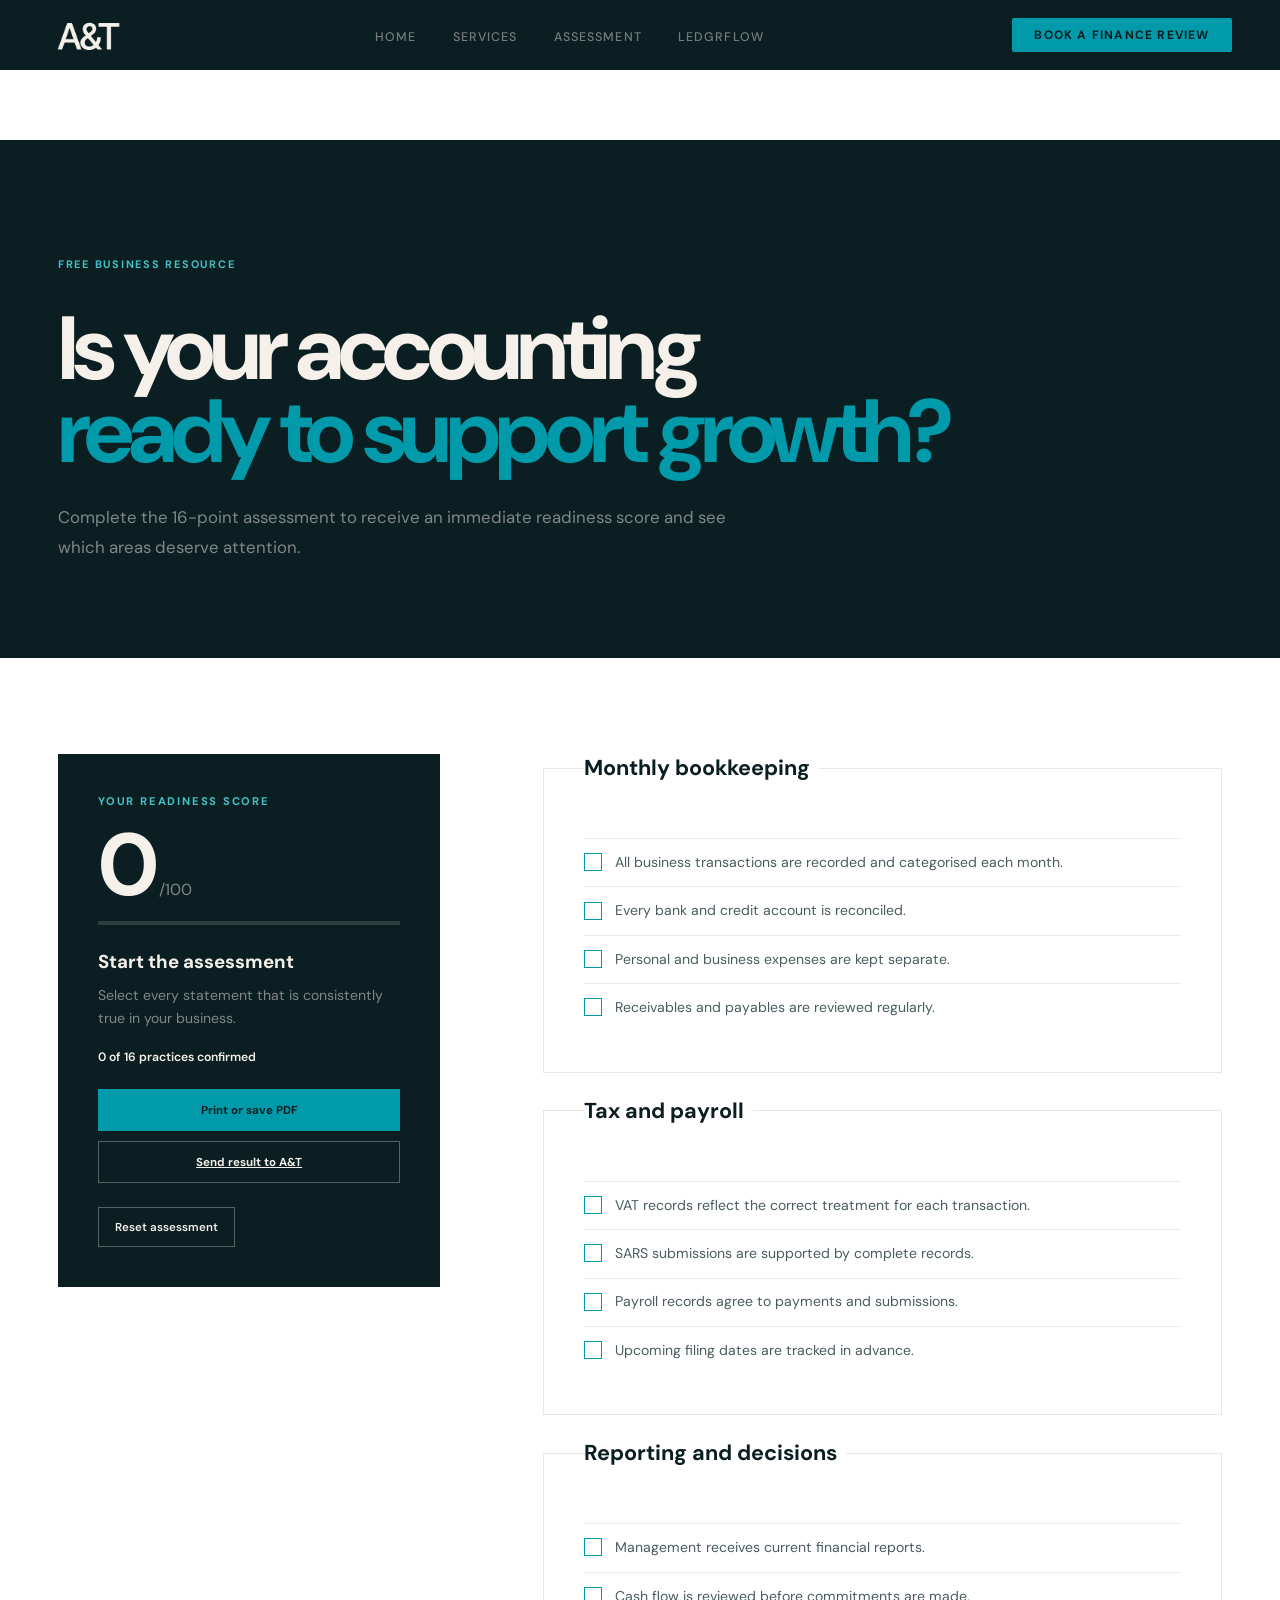
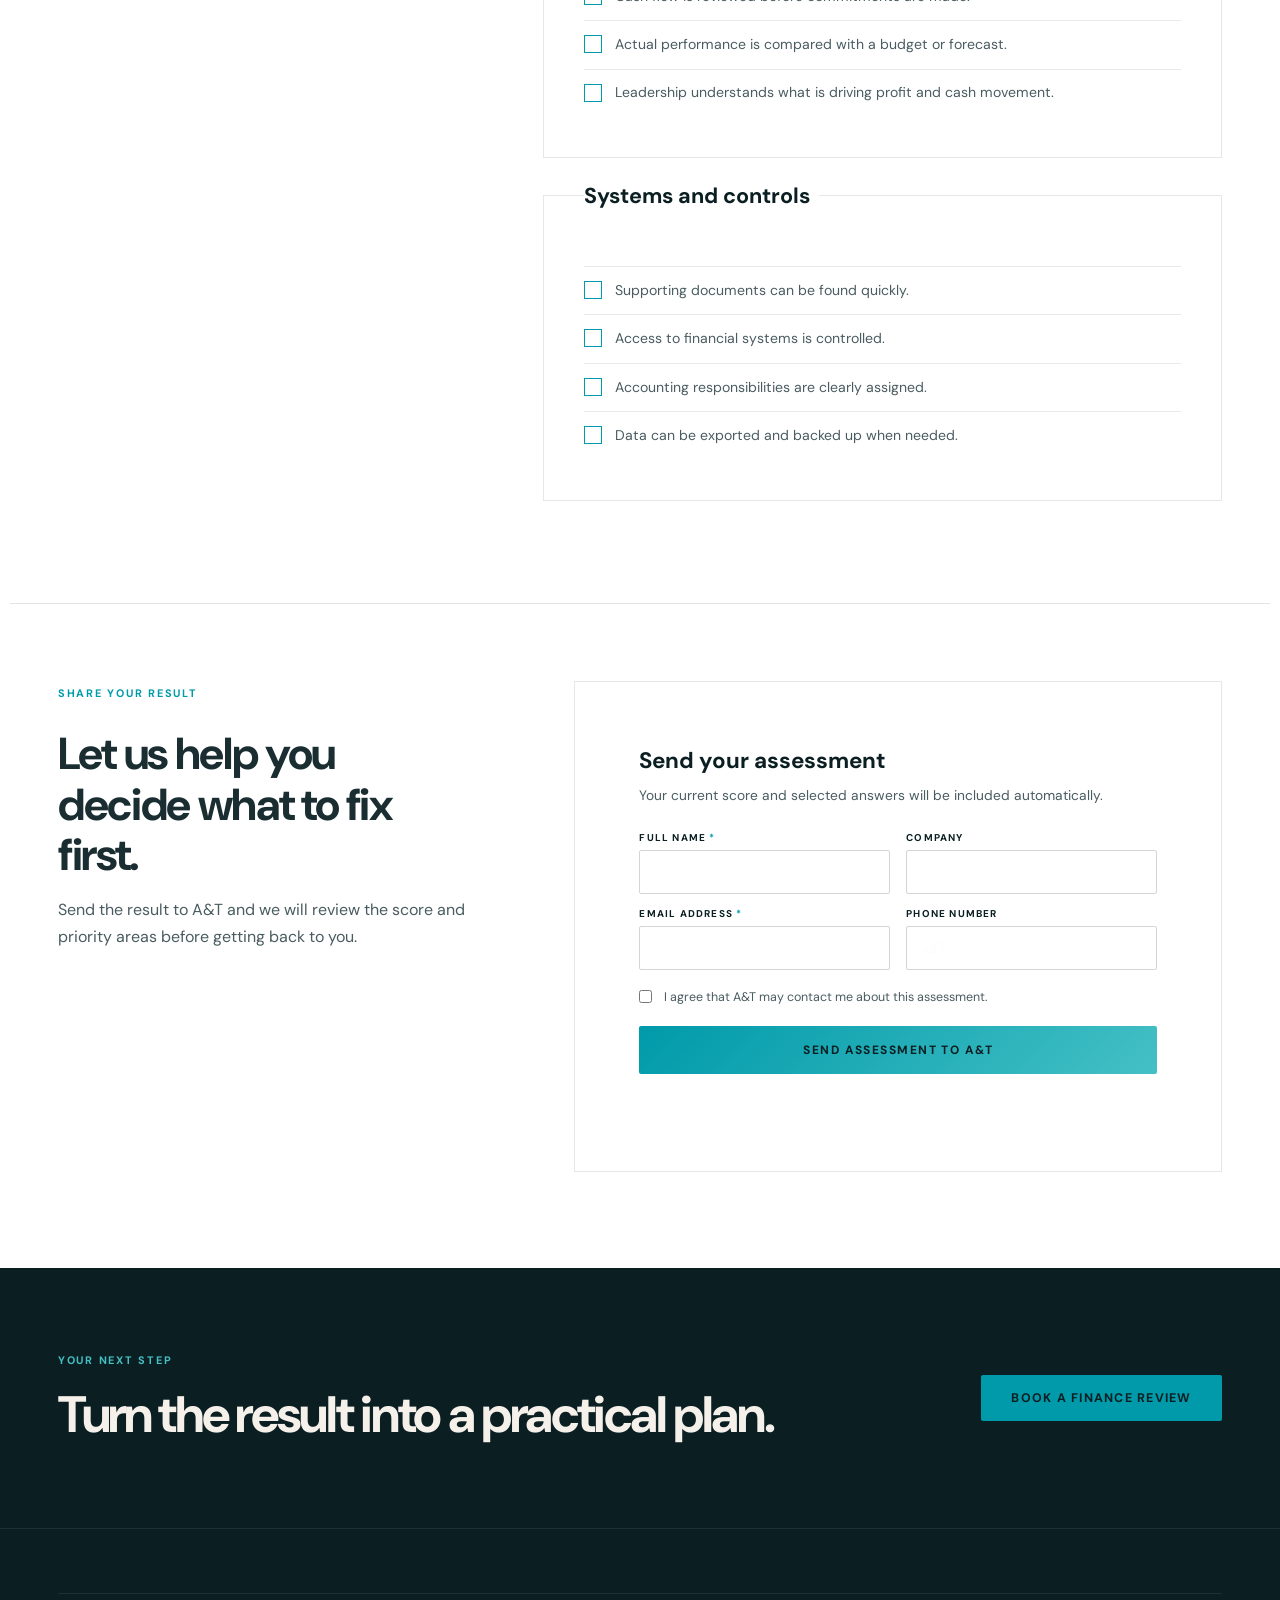
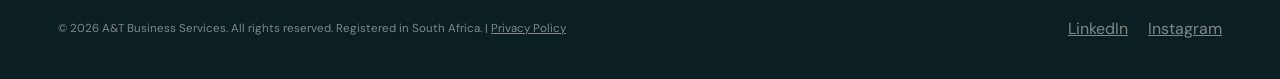
==== commit be287289: "Structure assessment emails for clearer reading" ====
--- a/accounting-checklist.html
+++ b/accounting-checklist.html
@@ -80,13 +80,7 @@
 <p class="assessment-form-intro">Your current score and selected answers will be included automatically.</p>
 <form id="assessment-form" action="https://formspree.io/f/mjglwdzv" method="POST">
 <input type="text" name="_gotcha" class="hp-field" tabindex="-1" autocomplete="off">
-<input type="hidden" name="_subject" value="New Accounting Readiness Assessment">
-<input type="hidden" name="source" value="A&amp;T accounting readiness assessment">
-<input type="hidden" name="readiness_score" id="assessment-score-field" value="0/100">
-<input type="hidden" name="readiness_level" id="assessment-level-field" value="Not started">
-<input type="hidden" name="practices_confirmed" id="assessment-count-field" value="0 of 16">
-<input type="hidden" name="priority_areas" id="assessment-priority-field" value="Assessment not completed">
-<input type="hidden" name="assessment_details" id="assessment-details-field" value="">
+<input type="hidden" name="subject" value="Accounting readiness assessment from {{ name }}">
 <div class="form-row">
 <div class="fg"><label for="assessment-name">Full Name <span class="req">*</span></label><input id="assessment-name" name="name" type="text" class="fc" required autocomplete="name"></div>
 <div class="fg"><label for="assessment-company">Company</label><input id="assessment-company" name="company" type="text" class="fc" autocomplete="organization"></div>
@@ -95,6 +89,12 @@
 <div class="fg"><label for="assessment-email">Email Address <span class="req">*</span></label><input id="assessment-email" name="email" type="email" class="fc" required autocomplete="email"></div>
 <div class="fg"><label for="assessment-phone">Phone Number</label><input id="assessment-phone" name="phone" type="tel" class="fc" placeholder="+27 ..." autocomplete="tel"></div>
 </div>
+<input type="hidden" name="Overall result" id="assessment-result-field" value="0/100 | Not started | 0 of 16 practices confirmed">
+<input type="hidden" name="Priority areas" id="assessment-priority-field" value="Assessment not completed">
+<input type="hidden" name="Monthly bookkeeping" id="assessment-monthly-field" value="">
+<input type="hidden" name="Tax and payroll" id="assessment-tax-field" value="">
+<input type="hidden" name="Reporting and decisions" id="assessment-reporting-field" value="">
+<input type="hidden" name="Systems and controls" id="assessment-systems-field" value="">
 <label class="assessment-consent"><input type="checkbox" name="contact_consent" value="Yes" required><span>I agree that A&amp;T may contact me about this assessment.</span></label>
 <button type="submit" class="btn-submit" id="assessment-submit">Send assessment to A&amp;T</button>
 <p class="assessment-form-status" id="assessment-form-status" role="status"></p>
--- a/css/style.css
+++ b/css/style.css
@@ -2461,6 +2461,117 @@
   color: var(--ink);
 }
 
+.assessment-result-actions {
+  display: grid;
+  gap: 0.65rem;
+  margin-top: 1.5rem;
+}
+
+.score-primary-action,
+.score-secondary-action {
+  display: inline-flex;
+  justify-content: center;
+  align-items: center;
+  min-height: 42px;
+  padding: 0.7rem 1rem;
+  font: inherit;
+  font-size: 0.72rem;
+  font-weight: 700;
+  text-align: center;
+  cursor: pointer;
+}
+
+.score-primary-action {
+  border: 1px solid var(--teal);
+  background: var(--teal);
+  color: var(--ink);
+}
+
+.score-secondary-action {
+  border: 1px solid rgba(255, 255, 255, 0.3);
+  color: var(--white);
+}
+
+.score-primary-action:hover,
+.score-primary-action:focus-visible {
+  background: var(--teal-light);
+  border-color: var(--teal-light);
+}
+
+.score-secondary-action:hover,
+.score-secondary-action:focus-visible {
+  border-color: var(--teal-light);
+  color: var(--teal-light);
+}
+
+.assessment-contact {
+  display: grid;
+  grid-template-columns: minmax(0, 0.78fr) minmax(0, 1.22fr);
+  gap: clamp(3rem, 8vw, 8rem);
+  align-items: start;
+  border-top: 1px solid rgba(13, 31, 34, 0.12);
+  margin-top: clamp(4rem, 8vw, 7rem);
+  padding-top: clamp(3rem, 6vw, 5rem);
+}
+
+.assessment-contact-copy h2 {
+  margin: 1rem 0;
+  max-width: 12ch;
+}
+
+.assessment-contact-copy p,
+.assessment-form-intro {
+  color: var(--body-text);
+  line-height: 1.7;
+}
+
+.assessment-send-card h3 {
+  font-size: 1.4rem;
+  margin-bottom: 0.55rem;
+}
+
+.assessment-form-intro {
+  font-size: 0.86rem;
+  margin-bottom: 1.5rem;
+}
+
+.assessment-consent {
+  display: flex;
+  align-items: flex-start;
+  gap: 0.7rem;
+  color: var(--body-text);
+  font-size: 0.78rem;
+  line-height: 1.5;
+  margin: 0.25rem 0 1.25rem;
+  cursor: pointer;
+}
+
+.assessment-consent input {
+  accent-color: var(--teal);
+  margin-top: 0.18rem;
+}
+
+.assessment-form-status {
+  min-height: 1.25rem;
+  color: var(--body-text);
+  font-size: 0.78rem;
+  margin-top: 0.8rem;
+}
+
+.assessment-form-success {
+  text-align: center;
+  padding: 2rem 0;
+}
+
+.assessment-form-success h3 {
+  margin-bottom: 0.7rem;
+}
+
+.assessment-form-success p {
+  color: var(--body-text);
+  line-height: 1.6;
+}
+
 @media (max-width: 1024px) {
   nav {
     padding: 0 1.5rem;
@@ -2757,3 +2868,96 @@
     transform: none;
   }
 }
+
+
+@media (max-width: 1024px) {
+  .assessment-contact {
+    grid-template-columns: 1fr;
+    gap: 2.5rem;
+  }
+
+  .assessment-contact-copy h2 {
+    max-width: 18ch;
+  }
+}
+
+@media print {
+  nav,
+  .mob-menu,
+  .inner-hero,
+  .assessment-contact,
+  .inner-cta,
+  footer,
+  .assessment-result-actions,
+  .score-reset {
+    display: none !important;
+  }
+
+  body,
+  .inner-page,
+  .inner-main,
+  .inner-content {
+    background: #fff !important;
+  }
+
+  .inner-main {
+    padding-top: 0 !important;
+  }
+
+  .inner-content {
+    padding: 0 !important;
+  }
+
+  .checklist-intro {
+    display: grid !important;
+    grid-template-columns: 220px 1fr !important;
+    gap: 24px !important;
+    padding: 0 !important;
+  }
+
+  .score-card {
+    position: static !important;
+    background: #fff !important;
+    color: #0d1f22 !important;
+    border: 1px solid rgba(13, 31, 34, 0.2);
+    padding: 20px !important;
+  }
+
+  .score-card p,
+  .readiness-score span,
+  .score-count {
+    color: #334447 !important;
+  }
+
+  .score-eyebrow,
+  .priority-wrap h4 {
+    color: #007a65 !important;
+  }
+
+  .priority-wrap {
+    border-color: rgba(13, 31, 34, 0.2) !important;
+  }
+
+  .priority-wrap li {
+    color: #0d1f22 !important;
+  }
+
+  .checklist-groups {
+    gap: 12px !important;
+  }
+
+  .checklist-group {
+    break-inside: avoid;
+    padding: 16px !important;
+  }
+
+  .check-item {
+    padding: 6px 0 !important;
+  }
+
+  .check-item input:checked + .check-box {
+    background: #007a65 !important;
+    print-color-adjust: exact;
+    -webkit-print-color-adjust: exact;
+  }
+}
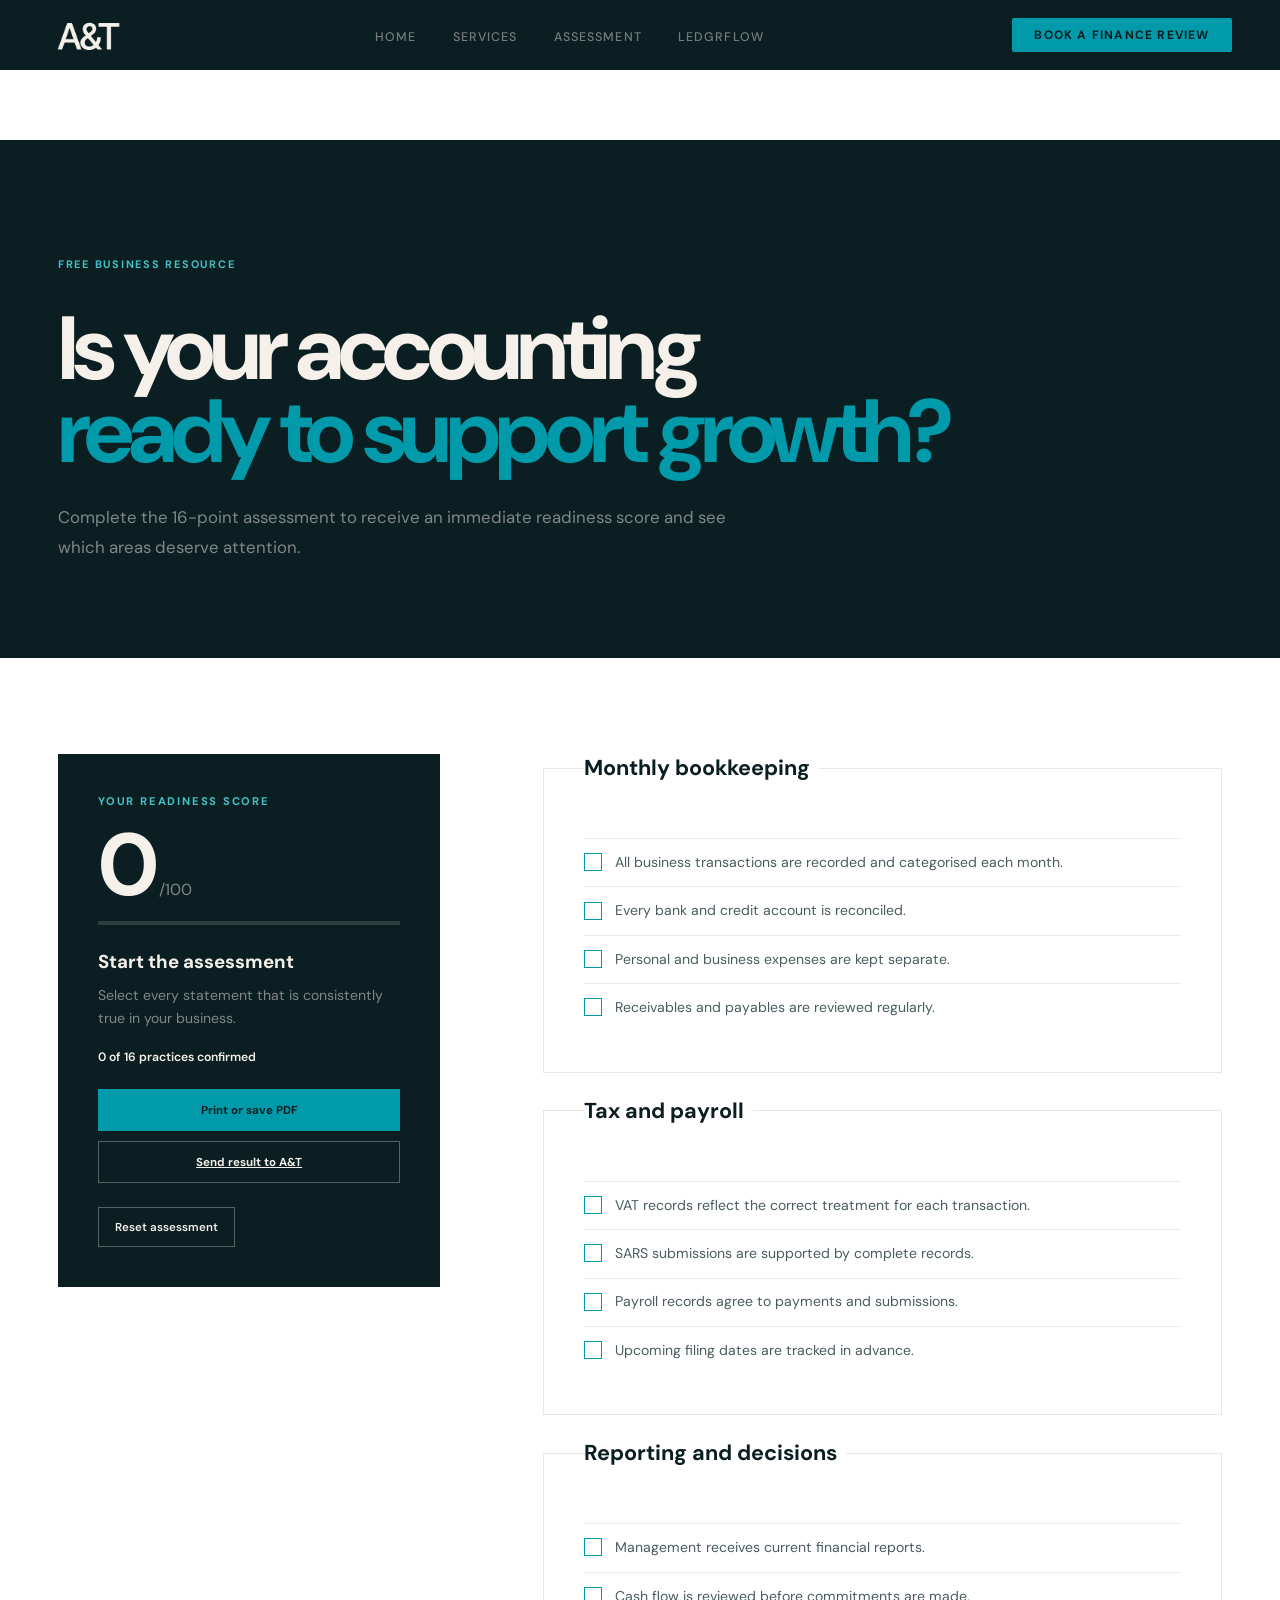
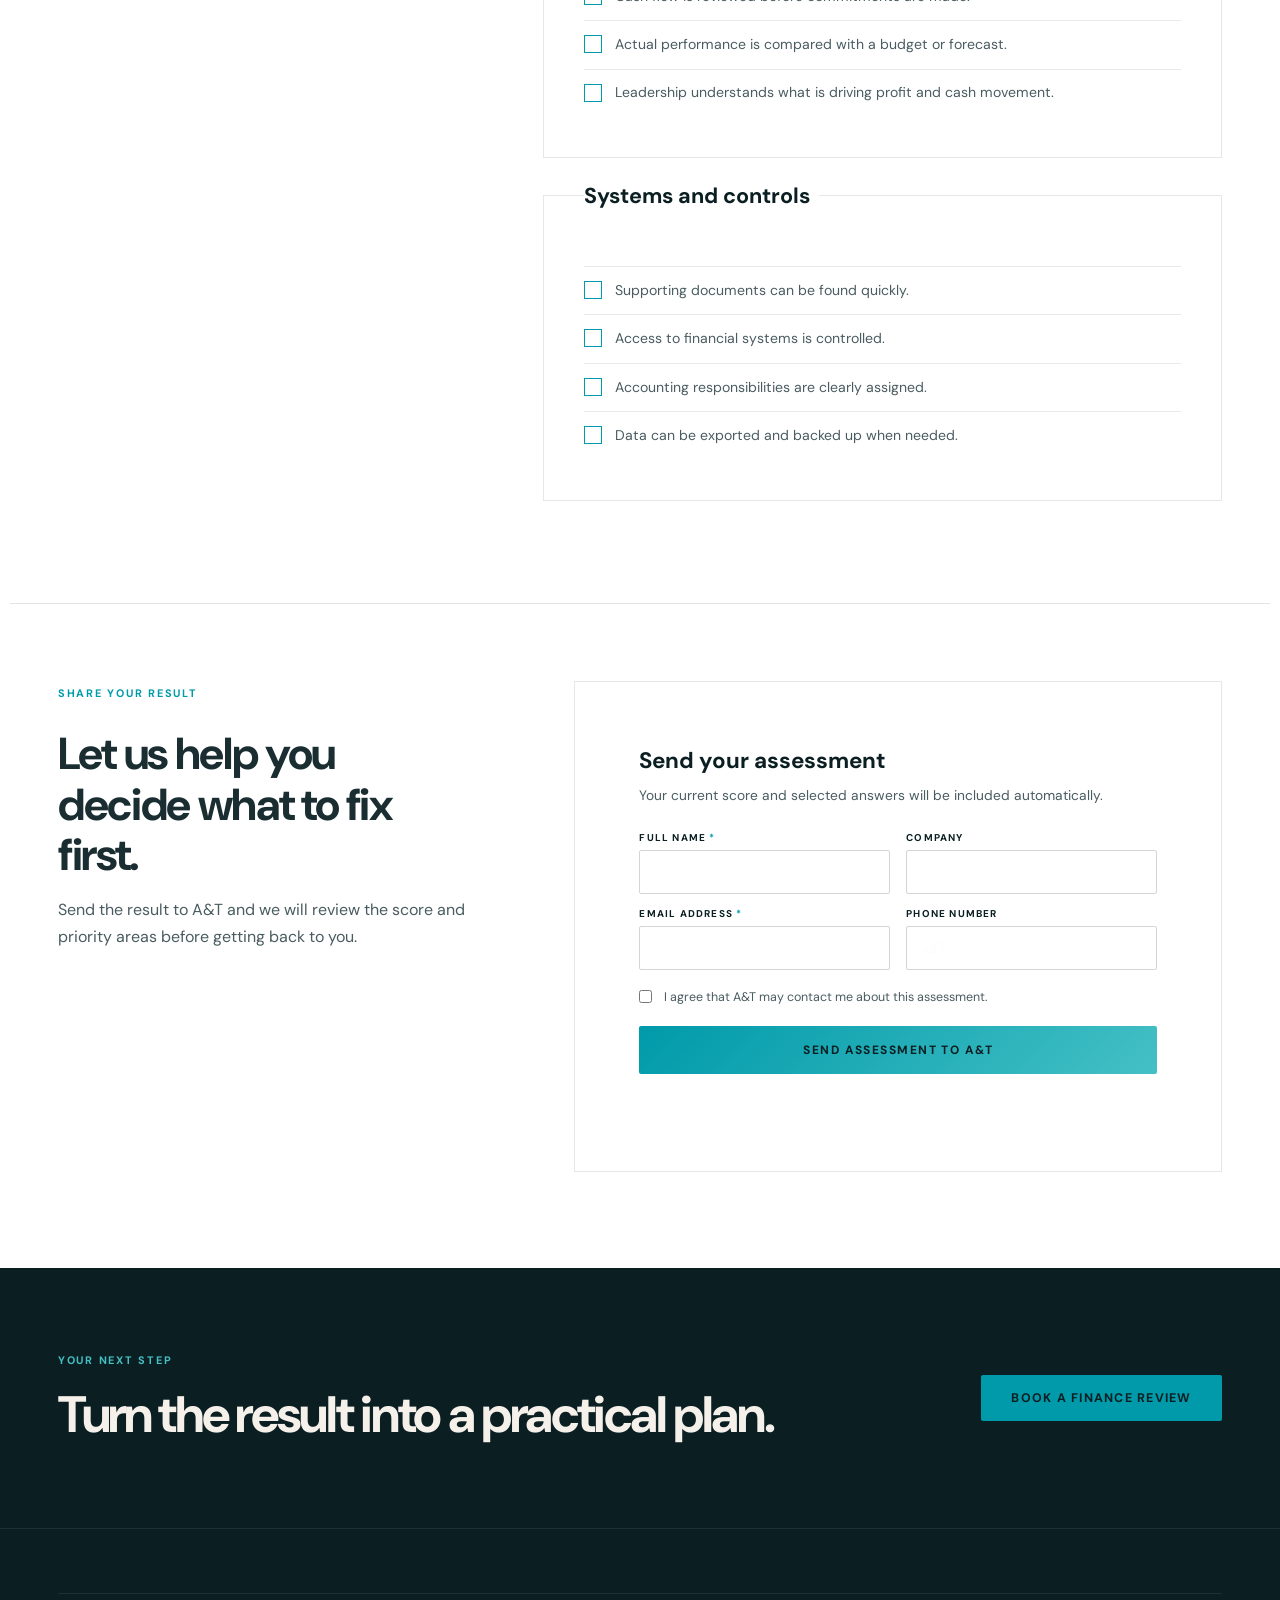
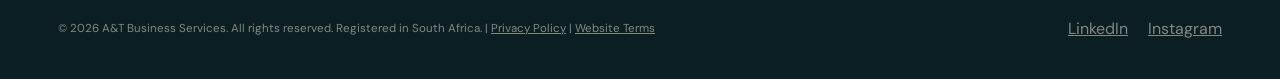
==== commit 9568223e: "Add website terms link" ====
--- a/accounting-checklist.html
+++ b/accounting-checklist.html
@@ -110,7 +110,7 @@
 </section>
 <section class="inner-cta"><div class="section-wrap inner-cta-row"><div><div class="tag tag-on-dark">Your next step</div><h2>Turn the result into a practical plan.</h2></div><a href="finance-review.html" class="btn-teal">Book a Finance Review</a></div></section>
 </main>
-<footer><div class="section-wrap"><div class="footer-bottom"><p>&copy; 2026 A&amp;T Business Services. All rights reserved. Registered in South Africa. | <a href="privacy-policy.html" class="footer-inline-link">Privacy Policy</a></p><div class="social-links"><a href="https://www.linkedin.com/company/a-and-t-business-services/" class="social-link">LinkedIn</a><a href="https://www.instagram.com/a_and_t_business_services" class="social-link">Instagram</a></div></div></div></footer>
+<footer><div class="section-wrap"><div class="footer-bottom"><p>&copy; 2026 A&amp;T Business Services. All rights reserved. Registered in South Africa. | <a href="privacy-policy.html" class="footer-inline-link">Privacy Policy</a> | <a href="terms-of-use.html" class="footer-inline-link">Website Terms</a></p><div class="social-links"><a href="https://www.linkedin.com/company/a-and-t-business-services/" class="social-link">LinkedIn</a><a href="https://www.instagram.com/a_and_t_business_services" class="social-link">Instagram</a></div></div></div></footer>
 <script src="js/script.js"></script>
 </body>
 </html>
